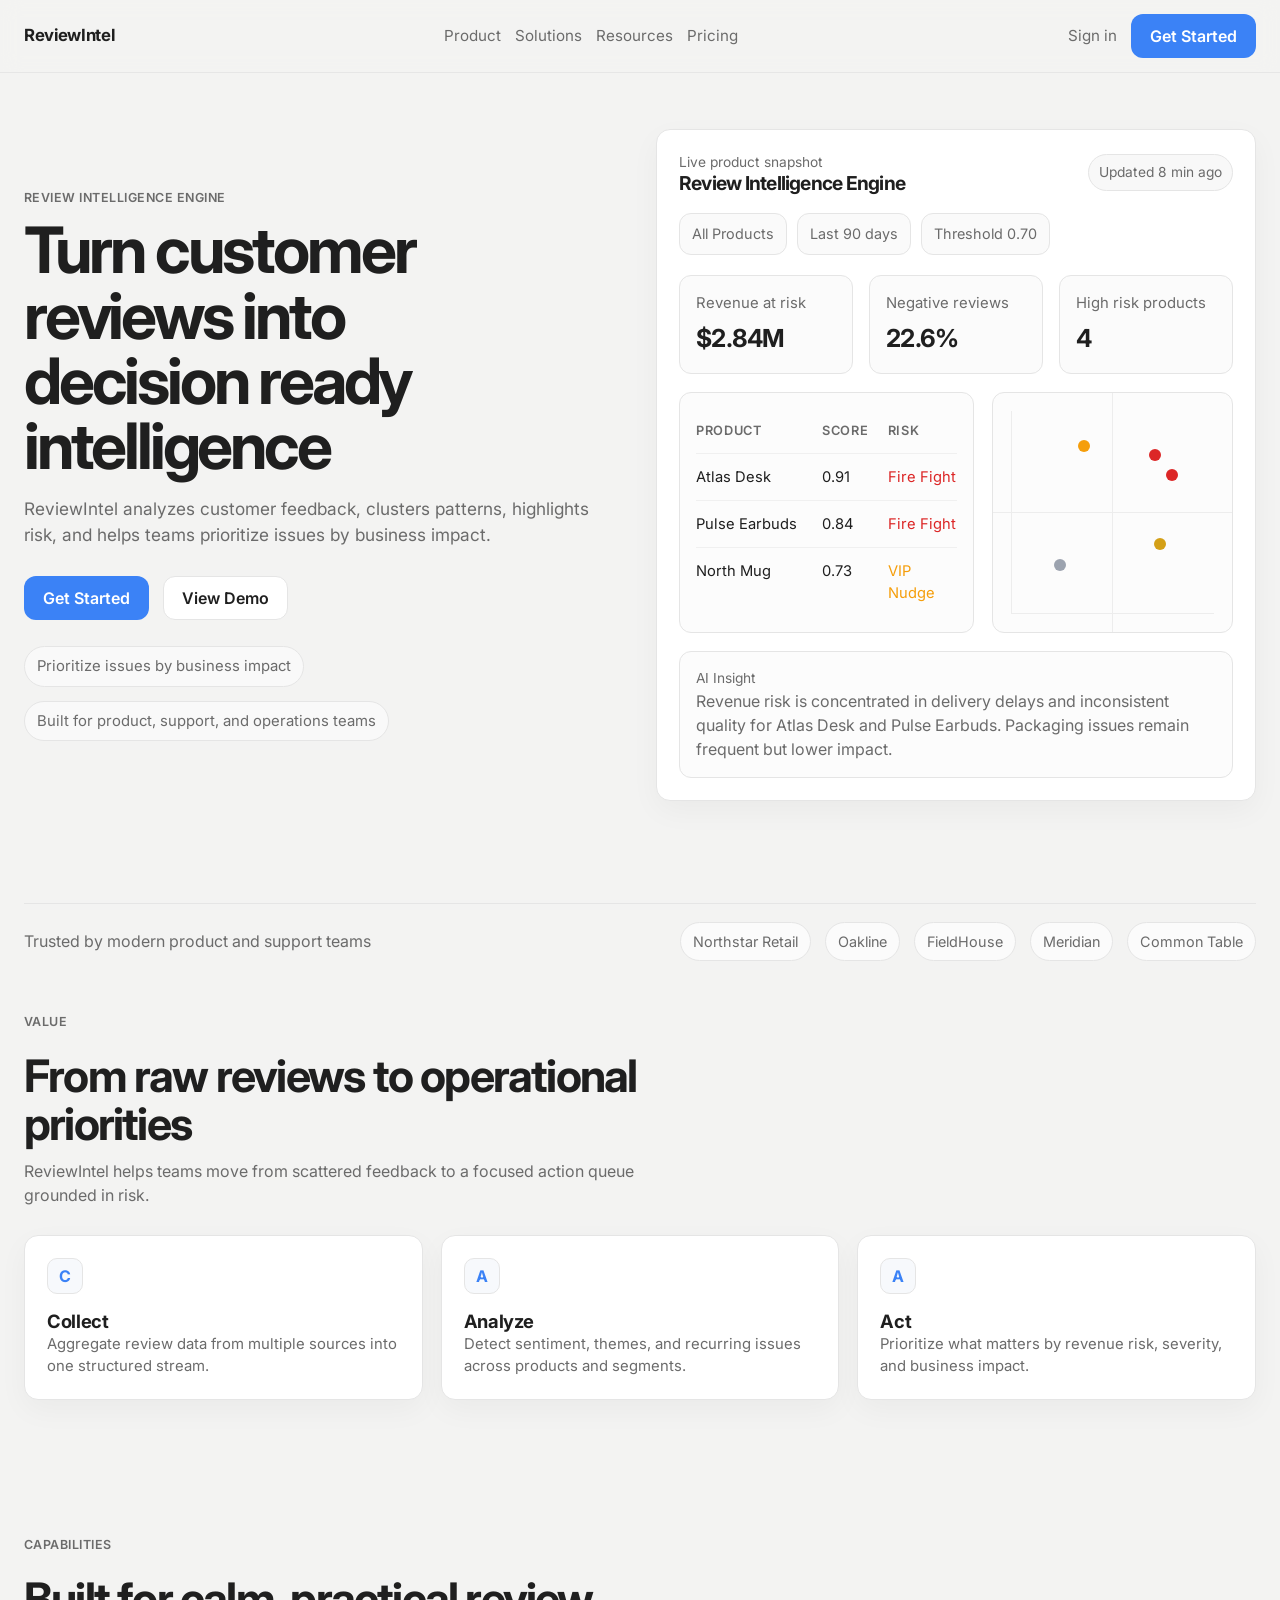
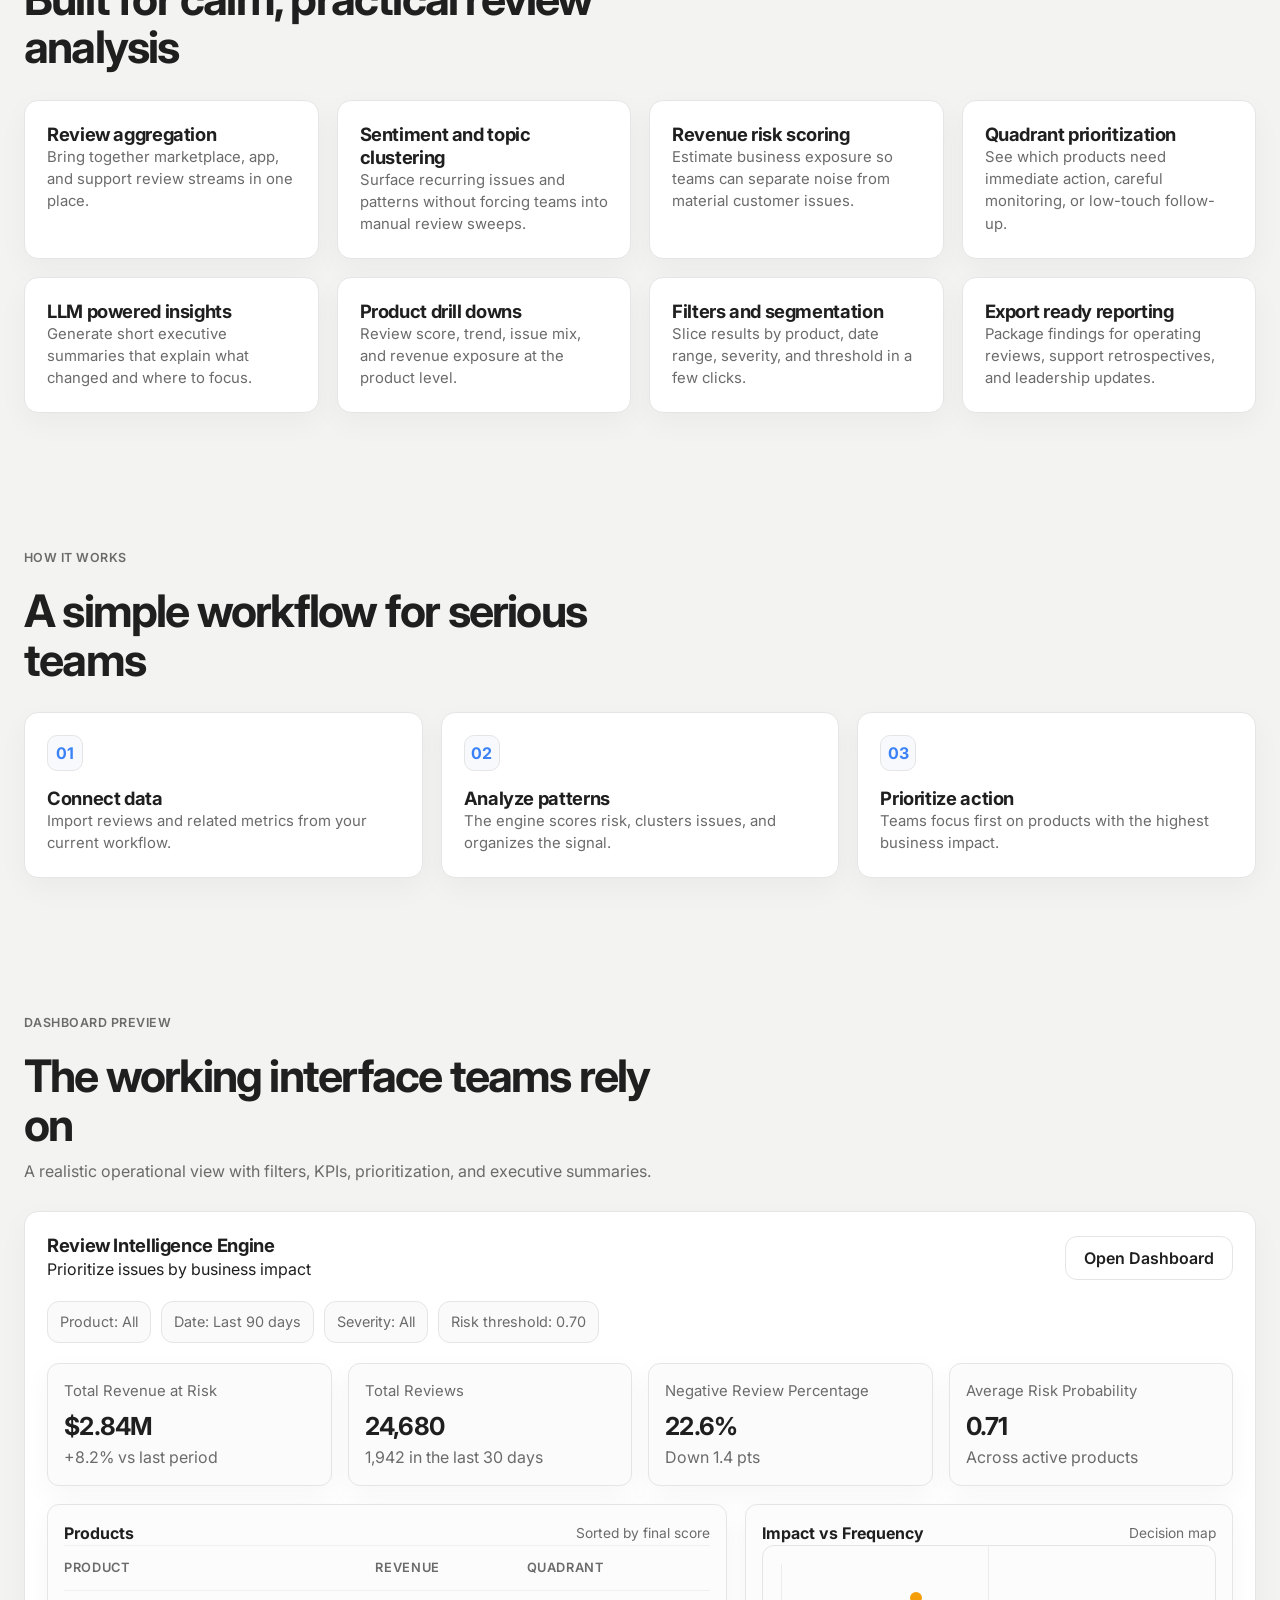
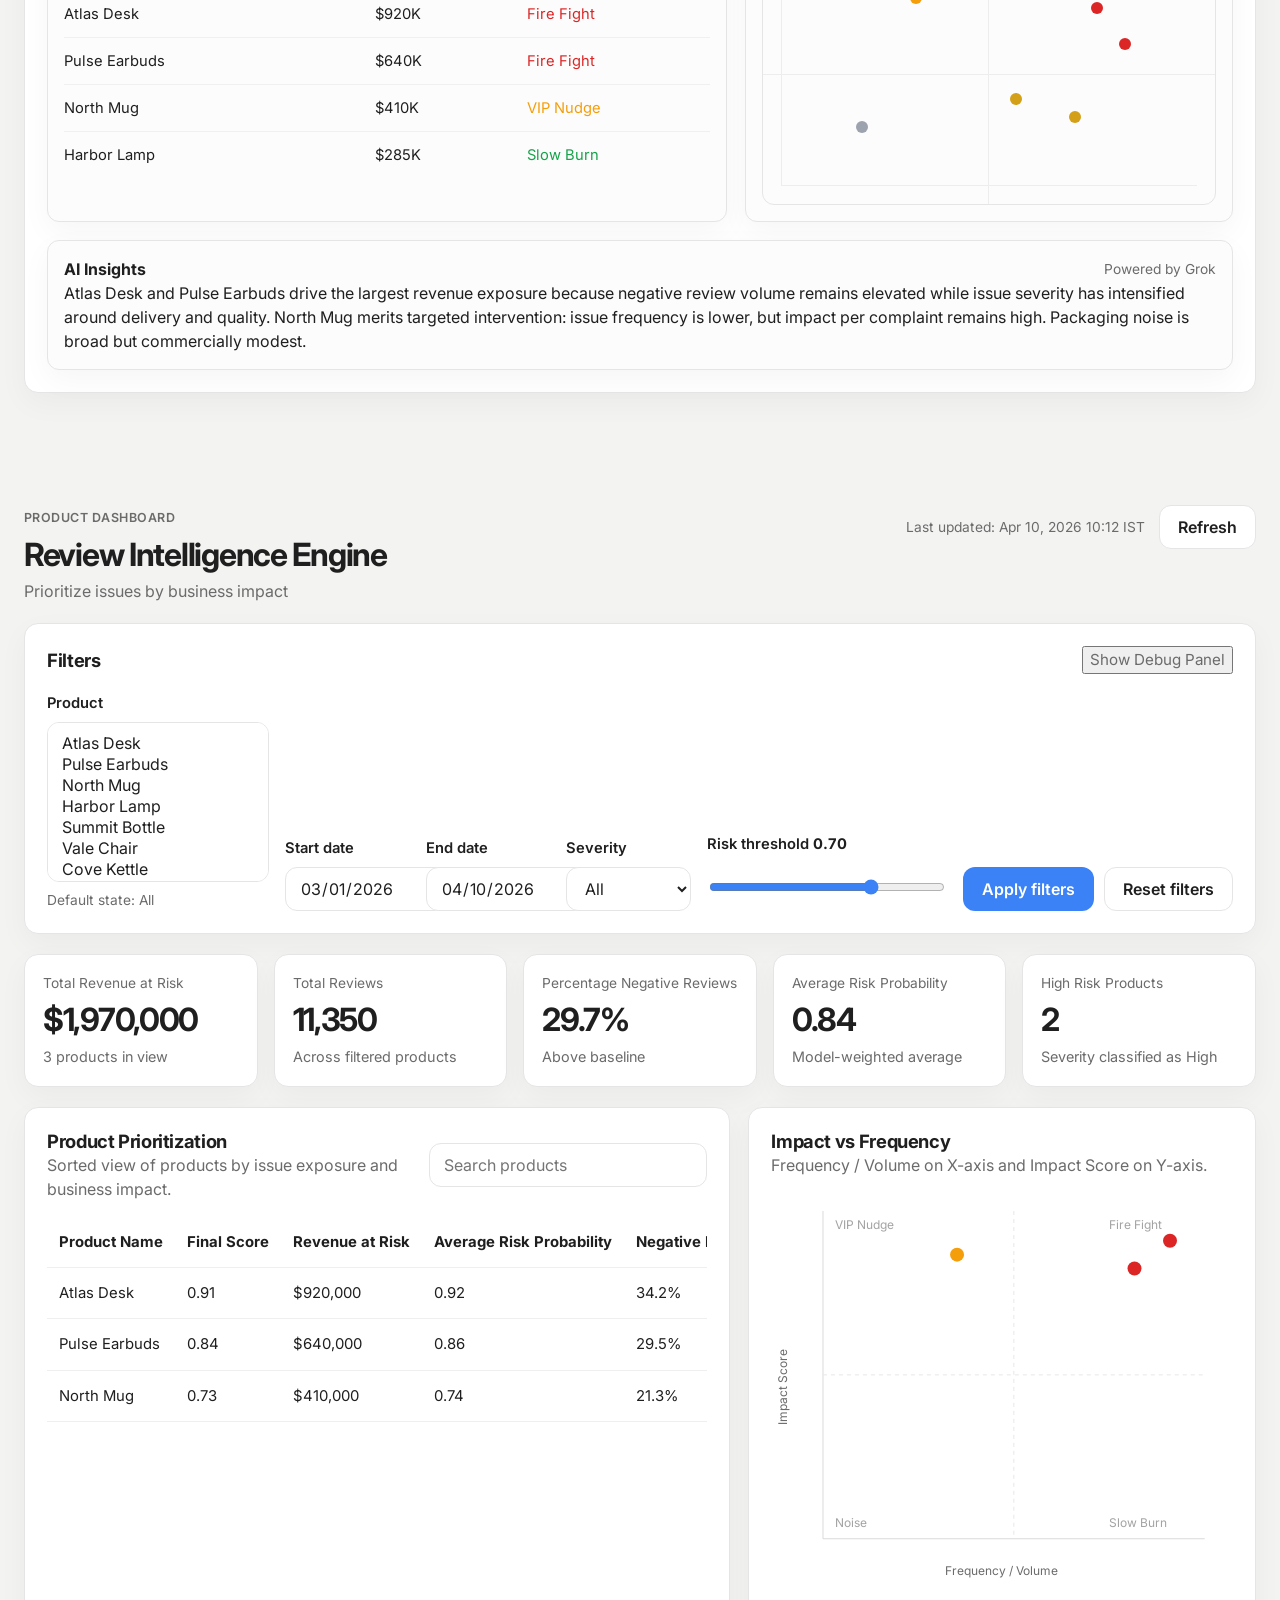
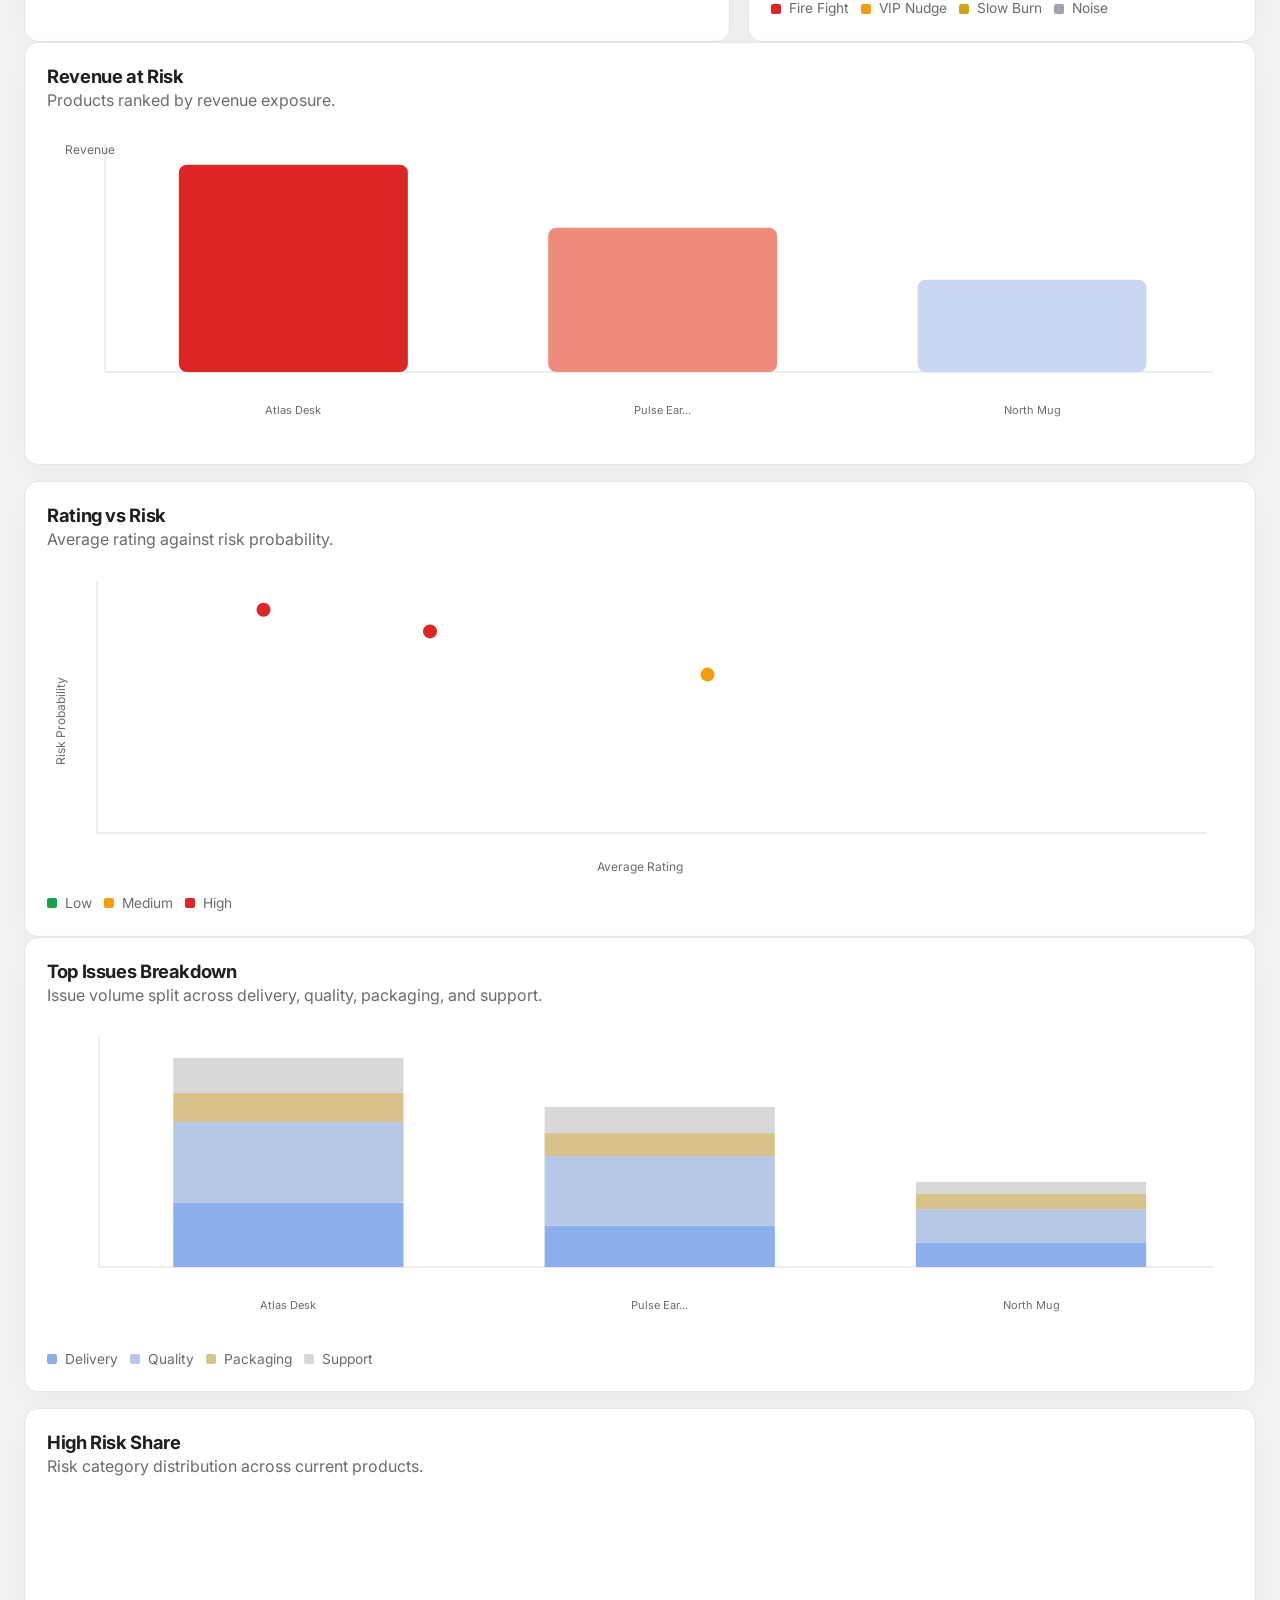
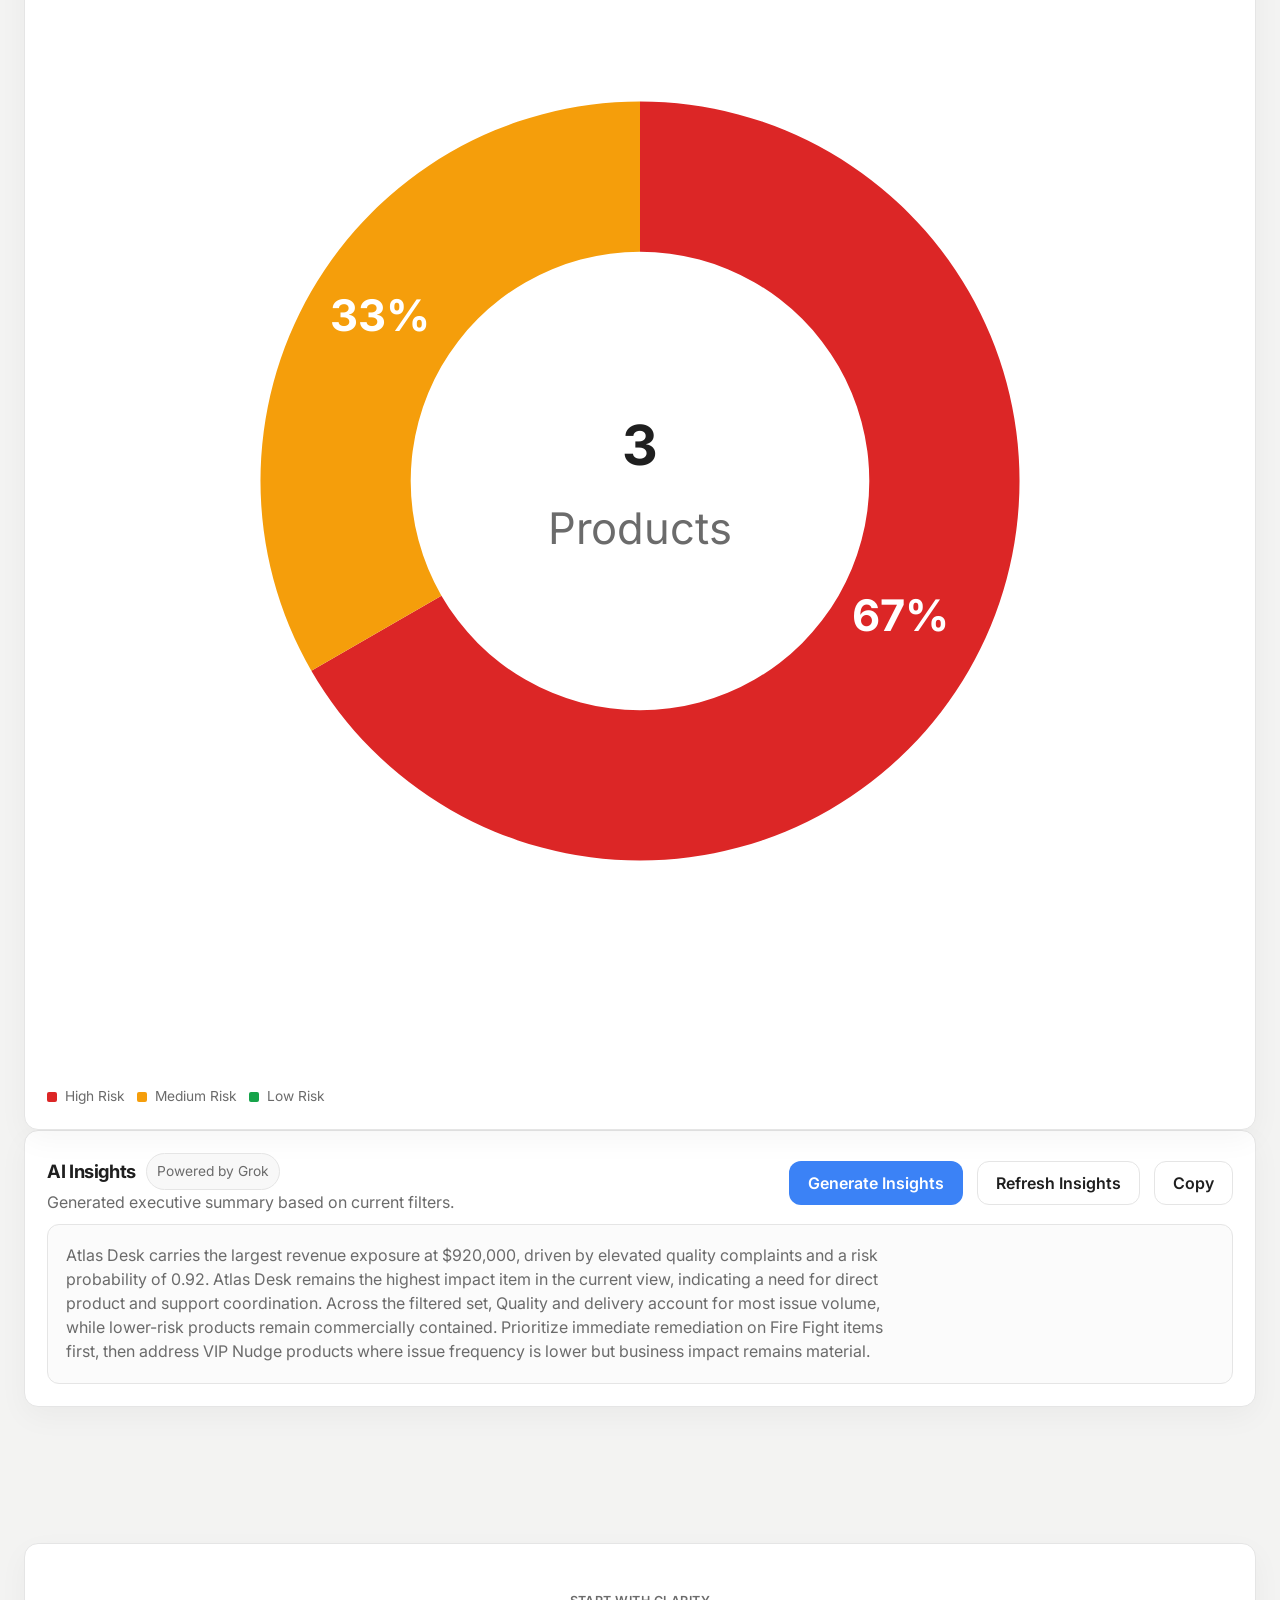
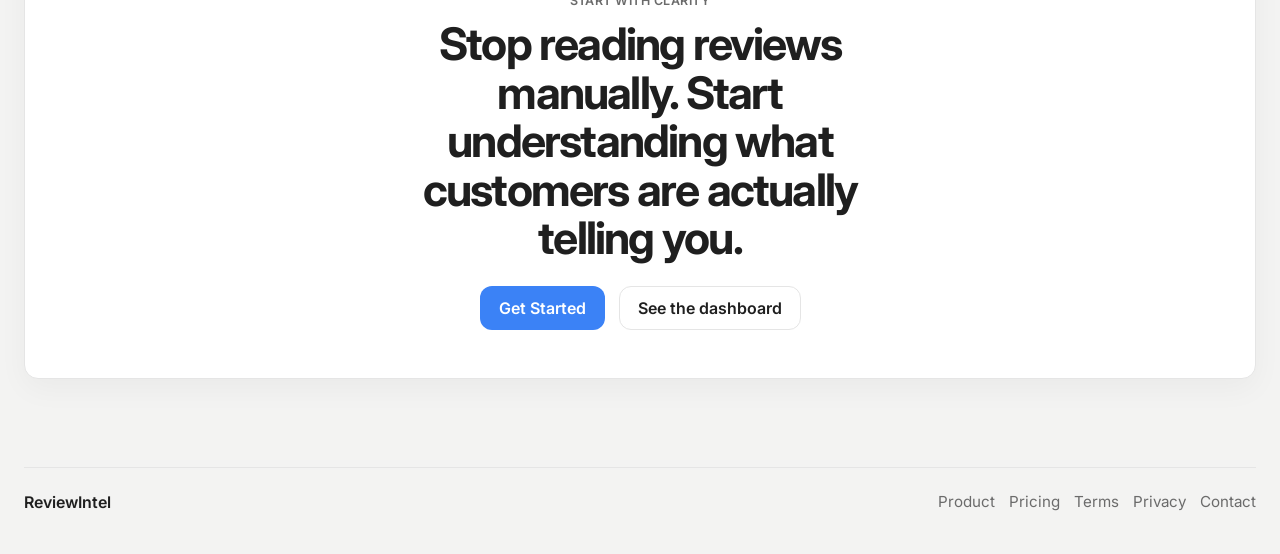
==== web/index.html @ 55e7532b "base ui" ====
<!DOCTYPE html>
<html lang="en">
<head>
  <meta charset="UTF-8">
  <meta name="viewport" content="width=device-width, initial-scale=1.0">
  <title>ReviewIntel | Review Intelligence Engine</title>
  <meta name="description" content="ReviewIntel helps businesses prioritize customer review issues by business impact.">
  <link rel="preconnect" href="https://fonts.googleapis.com">
  <link rel="preconnect" href="https://fonts.gstatic.com" crossorigin>
  <link href="https://fonts.googleapis.com/css2?family=Inter:wght@400;500;600;700;800&display=swap" rel="stylesheet">
  <link rel="stylesheet" href="styles.css">
</head>
<body>
  <div class="site-shell">
    <header class="topbar">
      <div class="container nav-row">
        <a class="brand" href="#top">ReviewIntel</a>
        <button class="nav-toggle" type="button" aria-expanded="false" aria-controls="nav-menu">Menu</button>
        <nav class="nav-menu" id="nav-menu" aria-label="Primary">
          <a href="#dashboard-section">Product</a>
          <a href="#solutions">Solutions</a>
          <a href="#resources">Resources</a>
          <a href="#pricing">Pricing</a>
        </nav>
        <div class="nav-actions">
          <a class="text-link" href="#dashboard-section">Sign in</a>
          <a class="button button-primary" href="#final-cta">Get Started</a>
        </div>
      </div>
    </header>

    <main id="top">
      <section class="hero">
        <div class="container hero-grid">
          <div class="hero-copy">
            <p class="eyebrow">Review Intelligence Engine</p>
            <h1>Turn customer reviews into decision ready intelligence</h1>
            <p class="hero-text">ReviewIntel analyzes customer feedback, clusters patterns, highlights risk, and helps teams prioritize issues by business impact.</p>
            <div class="hero-actions">
              <a class="button button-primary" href="#dashboard-section">Get Started</a>
              <a class="button button-secondary" href="#dashboard-preview">View Demo</a>
            </div>
            <div class="hero-meta">
              <span>Prioritize issues by business impact</span>
              <span>Built for product, support, and operations teams</span>
            </div>
          </div>

          <div class="hero-preview card">
            <div class="preview-topline">
              <div>
                <p class="preview-label">Live product snapshot</p>
                <h2>Review Intelligence Engine</h2>
              </div>
              <span class="preview-chip">Updated 8 min ago</span>
            </div>
            <div class="preview-filters">
              <span>All Products</span>
              <span>Last 90 days</span>
              <span>Threshold 0.70</span>
            </div>
            <div class="preview-kpis">
              <article><p>Revenue at risk</p><strong>$2.84M</strong></article>
              <article><p>Negative reviews</p><strong>22.6%</strong></article>
              <article><p>High risk products</p><strong>4</strong></article>
            </div>
            <div class="preview-grid">
              <div class="preview-table">
                <div class="preview-table-row preview-table-head"><span>Product</span><span>Score</span><span>Risk</span></div>
                <div class="preview-table-row"><span>Atlas Desk</span><span>0.91</span><span class="risk-high">Fire Fight</span></div>
                <div class="preview-table-row"><span>Pulse Earbuds</span><span>0.84</span><span class="risk-high">Fire Fight</span></div>
                <div class="preview-table-row"><span>North Mug</span><span>0.73</span><span class="risk-medium">VIP Nudge</span></div>
              </div>
              <div class="preview-quadrant">
                <div class="mini-axis mini-axis-x"></div>
                <div class="mini-axis mini-axis-y"></div>
                <span class="mini-point fire" style="left:68%;top:26%;"></span>
                <span class="mini-point fire" style="left:75%;top:34%;"></span>
                <span class="mini-point vip" style="left:38%;top:22%;"></span>
                <span class="mini-point slow" style="left:70%;top:63%;"></span>
                <span class="mini-point noise" style="left:28%;top:72%;"></span>
              </div>
            </div>
            <div class="preview-insight">
              <p class="preview-label">AI Insight</p>
              <p>Revenue risk is concentrated in delivery delays and inconsistent quality for Atlas Desk and Pulse Earbuds. Packaging issues remain frequent but lower impact.</p>
            </div>
          </div>
        </div>
      </section>

      <section class="trust-row">
        <div class="container trust-inner">
          <p>Trusted by modern product and support teams</p>
          <div class="trust-markers" aria-label="Trust markers">
            <span>Northstar Retail</span>
            <span>Oakline</span>
            <span>FieldHouse</span>
            <span>Meridian</span>
            <span>Common Table</span>
          </div>
        </div>
      </section>

      <section class="section" id="solutions">
        <div class="container">
          <div class="section-heading">
            <p class="eyebrow">Value</p>
            <h2>From raw reviews to operational priorities</h2>
            <p>ReviewIntel helps teams move from scattered feedback to a focused action queue grounded in risk.</p>
          </div>
          <div class="value-grid">
            <article class="card value-card"><span class="value-icon">C</span><h3>Collect</h3><p>Aggregate review data from multiple sources into one structured stream.</p></article>
            <article class="card value-card"><span class="value-icon">A</span><h3>Analyze</h3><p>Detect sentiment, themes, and recurring issues across products and segments.</p></article>
            <article class="card value-card"><span class="value-icon">A</span><h3>Act</h3><p>Prioritize what matters by revenue risk, severity, and business impact.</p></article>
          </div>
        </div>
      </section>

      <section class="section feature-section">
        <div class="container">
          <div class="section-heading">
            <p class="eyebrow">Capabilities</p>
            <h2>Built for calm, practical review analysis</h2>
          </div>
          <div class="feature-grid">
            <article class="card feature-card"><h3>Review aggregation</h3><p>Bring together marketplace, app, and support review streams in one place.</p></article>
            <article class="card feature-card"><h3>Sentiment and topic clustering</h3><p>Surface recurring issues and patterns without forcing teams into manual review sweeps.</p></article>
            <article class="card feature-card"><h3>Revenue risk scoring</h3><p>Estimate business exposure so teams can separate noise from material customer issues.</p></article>
            <article class="card feature-card"><h3>Quadrant prioritization</h3><p>See which products need immediate action, careful monitoring, or low-touch follow-up.</p></article>
            <article class="card feature-card"><h3>LLM powered insights</h3><p>Generate short executive summaries that explain what changed and where to focus.</p></article>
            <article class="card feature-card"><h3>Product drill downs</h3><p>Review score, trend, issue mix, and revenue exposure at the product level.</p></article>
            <article class="card feature-card"><h3>Filters and segmentation</h3><p>Slice results by product, date range, severity, and threshold in a few clicks.</p></article>
            <article class="card feature-card"><h3>Export ready reporting</h3><p>Package findings for operating reviews, support retrospectives, and leadership updates.</p></article>
          </div>
        </div>
      </section>

      <section class="section how-section" id="resources">
        <div class="container">
          <div class="section-heading">
            <p class="eyebrow">How It Works</p>
            <h2>A simple workflow for serious teams</h2>
          </div>
          <div class="steps-grid">
            <article class="card step-card"><span class="step-number">01</span><h3>Connect data</h3><p>Import reviews and related metrics from your current workflow.</p></article>
            <article class="card step-card"><span class="step-number">02</span><h3>Analyze patterns</h3><p>The engine scores risk, clusters issues, and organizes the signal.</p></article>
            <article class="card step-card"><span class="step-number">03</span><h3>Prioritize action</h3><p>Teams focus first on products with the highest business impact.</p></article>
          </div>
        </div>
      </section>

      <section class="section preview-section" id="dashboard-preview">
        <div class="container">
          <div class="section-heading">
            <p class="eyebrow">Dashboard Preview</p>
            <h2>The working interface teams rely on</h2>
            <p>A realistic operational view with filters, KPIs, prioritization, and executive summaries.</p>
          </div>
          <div class="card dashboard-preview-shell">
            <div class="dashboard-preview-head">
              <div>
                <h3>Review Intelligence Engine</h3>
                <p>Prioritize issues by business impact</p>
              </div>
              <button class="button button-secondary" type="button" data-scroll-target="#dashboard-section">Open Dashboard</button>
            </div>
            <div class="dashboard-preview-filters">
              <span>Product: All</span>
              <span>Date: Last 90 days</span>
              <span>Severity: All</span>
              <span>Risk threshold: 0.70</span>
            </div>
            <div class="dashboard-preview-body">
              <div class="preview-card-grid">
                <article class="card preview-kpi-card"><p>Total Revenue at Risk</p><strong>$2.84M</strong><span>+8.2% vs last period</span></article>
                <article class="card preview-kpi-card"><p>Total Reviews</p><strong>24,680</strong><span>1,942 in the last 30 days</span></article>
                <article class="card preview-kpi-card"><p>Negative Review Percentage</p><strong>22.6%</strong><span>Down 1.4 pts</span></article>
                <article class="card preview-kpi-card"><p>Average Risk Probability</p><strong>0.71</strong><span>Across active products</span></article>
              </div>
              <div class="preview-main-grid">
                <div class="card preview-table-panel">
                  <div class="mini-panel-head"><strong>Products</strong><span>Sorted by final score</span></div>
                  <div class="preview-table-row preview-table-head"><span>Product</span><span>Revenue</span><span>Quadrant</span></div>
                  <div class="preview-table-row"><span>Atlas Desk</span><span>$920K</span><span class="risk-high">Fire Fight</span></div>
                  <div class="preview-table-row"><span>Pulse Earbuds</span><span>$640K</span><span class="risk-high">Fire Fight</span></div>
                  <div class="preview-table-row"><span>North Mug</span><span>$410K</span><span class="risk-medium">VIP Nudge</span></div>
                  <div class="preview-table-row"><span>Harbor Lamp</span><span>$285K</span><span class="risk-low">Slow Burn</span></div>
                </div>
                <div class="card preview-chart-panel">
                  <div class="mini-panel-head"><strong>Impact vs Frequency</strong><span>Decision map</span></div>
                  <div class="preview-quadrant large">
                    <div class="mini-axis mini-axis-x"></div>
                    <div class="mini-axis mini-axis-y"></div>
                    <span class="mini-point fire" style="left:74%;top:24%;"></span>
                    <span class="mini-point fire" style="left:80%;top:38%;"></span>
                    <span class="mini-point vip" style="left:34%;top:20%;"></span>
                    <span class="mini-point slow" style="left:69%;top:66%;"></span>
                    <span class="mini-point slow" style="left:56%;top:59%;"></span>
                    <span class="mini-point noise" style="left:22%;top:70%;"></span>
                  </div>
                </div>
              </div>
              <div class="card preview-insights-panel">
                <div class="mini-panel-head"><strong>AI Insights</strong><span>Powered by Grok</span></div>
                <p>Atlas Desk and Pulse Earbuds drive the largest revenue exposure because negative review volume remains elevated while issue severity has intensified around delivery and quality. North Mug merits targeted intervention: issue frequency is lower, but impact per complaint remains high. Packaging noise is broad but commercially modest.</p>
              </div>
            </div>
          </div>
        </div>
      </section>

      <section class="section dashboard-section" id="dashboard-section">
        <div class="container">
          <div class="dashboard-head">
            <div>
              <p class="eyebrow">Product Dashboard</p>
              <h2>Review Intelligence Engine</h2>
              <p>Prioritize issues by business impact</p>
            </div>
            <div class="dashboard-head-actions">
              <span id="last-updated">Last updated: Apr 10, 2026 10:12 IST</span>
              <button class="button button-secondary" type="button" id="refresh-dashboard">Refresh</button>
            </div>
          </div>
          <section class="card filter-card" aria-labelledby="filter-heading">
            <div class="filter-card-head">
              <h3 id="filter-heading">Filters</h3>
              <button class="text-link debug-toggle" type="button" id="debug-toggle">Show Debug Panel</button>
            </div>
            <div class="filter-grid">
              <label class="field field-wide">
                <span>Product</span>
                <select id="product-filter" multiple size="6"></select>
                <small>Default state: All</small>
              </label>
              <label class="field">
                <span>Start date</span>
                <input id="date-start" type="date">
              </label>
              <label class="field">
                <span>End date</span>
                <input id="date-end" type="date">
              </label>
              <label class="field">
                <span>Severity</span>
                <select id="severity-filter">
                  <option value="All">All</option>
                  <option value="High">High</option>
                  <option value="Medium">Medium</option>
                  <option value="Low">Low</option>
                </select>
              </label>
              <label class="field field-slider">
                <span>Risk threshold <strong id="threshold-value">0.70</strong></span>
                <input id="risk-threshold" type="range" min="0" max="1" step="0.01" value="0.7">
              </label>
              <div class="filter-actions">
                <button class="button button-primary" type="button" id="apply-filters">Apply filters</button>
                <button class="button button-secondary" type="button" id="reset-filters">Reset filters</button>
              </div>
            </div>
          </section>

          <section class="kpi-grid" id="kpi-grid" aria-label="KPI cards"></section>

          <section class="main-grid">
            <article class="card table-panel">
              <div class="panel-head">
                <div>
                  <h3>Product Prioritization</h3>
                  <p>Sorted view of products by issue exposure and business impact.</p>
                </div>
                <label class="search-field">
                  <span class="sr-only">Search products</span>
                  <input id="table-search" type="search" placeholder="Search products">
                </label>
              </div>
              <div class="table-wrap">
                <table>
                  <thead>
                    <tr>
                      <th><button class="sort-button" data-sort="name">Product Name</button></th>
                      <th><button class="sort-button" data-sort="score">Final Score</button></th>
                      <th><button class="sort-button" data-sort="revenue">Revenue at Risk</button></th>
                      <th><button class="sort-button" data-sort="probability">Average Risk Probability</button></th>
                      <th><button class="sort-button" data-sort="negative">Negative Review Percentage</button></th>
                      <th><button class="sort-button" data-sort="quadrant">Quadrant</button></th>
                      <th><button class="sort-button" data-sort="trend">Trend Indicator</button></th>
                    </tr>
                  </thead>
                  <tbody id="product-table-body"></tbody>
                </table>
              </div>
              <div class="empty-state hidden" id="table-empty">No products match the current filters.</div>
            </article>

            <article class="card chart-panel">
              <div class="panel-head">
                <div>
                  <h3>Impact vs Frequency</h3>
                  <p>Frequency / Volume on X-axis and Impact Score on Y-axis.</p>
                </div>
              </div>
              <div id="quadrant-chart" class="chart-surface"></div>
            </article>
          </section>

          <section class="chart-grid">
            <article class="card chart-panel">
              <div class="panel-head">
                <div>
                  <h3>Revenue at Risk</h3>
                  <p>Products ranked by revenue exposure.</p>
                </div>
              </div>
              <div id="revenue-chart" class="chart-surface compact"></div>
            </article>

            <article class="card chart-panel">
              <div class="panel-head">
                <div>
                  <h3>Rating vs Risk</h3>
                  <p>Average rating against risk probability.</p>
                </div>
              </div>
              <div id="rating-risk-chart" class="chart-surface compact"></div>
            </article>
          </section>

          <section class="chart-grid lower-chart-grid">
            <article class="card chart-panel">
              <div class="panel-head">
                <div>
                  <h3>Top Issues Breakdown</h3>
                  <p>Issue volume split across delivery, quality, packaging, and support.</p>
                </div>
              </div>
              <div id="issues-chart" class="chart-surface compact"></div>
            </article>

            <article class="card chart-panel">
              <div class="panel-head">
                <div>
                  <h3>High Risk Share</h3>
                  <p>Risk category distribution across current products.</p>
                </div>
              </div>
              <div id="risk-share-chart" class="chart-surface compact"></div>
            </article>
          </section>

          <section class="card insights-panel">
            <div class="panel-head">
              <div>
                <div class="panel-title-row">
                  <h3>AI Insights</h3>
                  <span class="powered-label">Powered by Grok</span>
                </div>
                <p>Generated executive summary based on current filters.</p>
              </div>
              <div class="insight-actions">
                <button class="button button-primary" type="button" id="generate-insights">Generate Insights</button>
                <button class="button button-secondary" type="button" id="refresh-insights">Refresh Insights</button>
                <button class="button button-secondary" type="button" id="copy-insights">Copy</button>
              </div>
            </div>
            <div class="insight-body">
              <div class="insight-loading hidden" id="insight-loading">Generating summary...</div>
              <div class="insight-error hidden" id="insight-error">Unable to generate insights for the current filter set.</div>
              <article class="insight-copy" id="insight-copy"></article>
            </div>
          </section>

          <section class="card debug-panel hidden" id="debug-panel">
            <div class="panel-head">
              <div>
                <h3>Developer Debug Panel</h3>
                <p>Pipeline inspection output for local verification.</p>
              </div>
            </div>
            <div class="debug-grid">
              <article>
                <h4>Feature shape</h4>
                <pre id="debug-feature-shape"></pre>
              </article>
              <article>
                <h4>Risk prediction sample</h4>
                <pre id="debug-risk-sample"></pre>
              </article>
              <article>
                <h4>Aggregated data snapshot</h4>
                <pre id="debug-data-snapshot"></pre>
              </article>
              <article>
                <h4>LLM input preview</h4>
                <pre id="debug-llm-input"></pre>
              </article>
              <article class="debug-span">
                <h4>Raw LLM output</h4>
                <pre id="debug-llm-output"></pre>
              </article>
            </div>
          </section>
        </div>
      </section>

      <section class="section final-cta" id="final-cta">
        <div class="container">
          <div class="card final-cta-card">
            <p class="eyebrow">Start With Clarity</p>
            <h2>Stop reading reviews manually. Start understanding what customers are actually telling you.</h2>
            <div class="hero-actions">
              <a class="button button-primary" href="#dashboard-section">Get Started</a>
              <a class="button button-secondary" href="#dashboard-section">See the dashboard</a>
            </div>
          </div>
        </div>
      </section>
    </main>

    <footer class="footer" id="pricing">
      <div class="container footer-row">
        <p>ReviewIntel</p>
        <nav aria-label="Footer">
          <a href="#dashboard-section">Product</a>
          <a href="#pricing">Pricing</a>
          <a href="#top">Terms</a>
          <a href="#top">Privacy</a>
          <a href="#top">Contact</a>
        </nav>
      </div>
    </footer>
  </div>

  <div class="tooltip hidden" id="chart-tooltip"></div>
  <script src="script.js"></script>
</body>
</html>
---- web/styles.css ----
:root {
  --bg: #F3F3F2;
  --card: #FFFFFF;
  --border: #E5E5E5;
  --text: #1F1F1F;
  --text-secondary: #6B6B6B;
  --text-muted: #A3A3A3;
  --accent: #3B82F6;
  --red: #DC2626;
  --amber: #F59E0B;
  --green: #16A34A;
  --gray: #9CA3AF;
  --slow: #D4A017;
  --shadow: 0 10px 30px rgba(31, 31, 31, 0.04);
  --radius: 14px;
  --radius-sm: 12px;
  --container: 1240px;
}

* {
  box-sizing: border-box;
}

html {
  scroll-behavior: smooth;
}

body {
  margin: 0;
  font-family: "Inter", "SF Pro Display", -apple-system, BlinkMacSystemFont, sans-serif;
  background: var(--bg);
  color: var(--text);
  line-height: 1.5;
}

a {
  color: inherit;
  text-decoration: none;
}

button,
input,
select {
  font: inherit;
}

button {
  cursor: pointer;
}

.hidden,
.sr-only {
  display: none !important;
}

.container {
  width: min(calc(100% - 48px), var(--container));
  margin: 0 auto;
}

.topbar {
  position: sticky;
  top: 0;
  z-index: 40;
  border-bottom: 1px solid rgba(229, 229, 229, 0.9);
  background: rgba(243, 243, 242, 0.92);
  backdrop-filter: blur(10px);
}

.nav-row {
  display: flex;
  align-items: center;
  justify-content: space-between;
  gap: 24px;
  min-height: 72px;
}

.brand {
  font-size: 1.05rem;
  font-weight: 700;
  letter-spacing: -0.02em;
}

.nav-menu,
.nav-actions,
.hero-actions,
.hero-meta,
.trust-markers,
.dashboard-head-actions,
.insight-actions,
.footer-row nav {
  display: flex;
  align-items: center;
  gap: 14px;
}

.nav-menu a,
.text-link,
.footer-row a {
  color: var(--text-secondary);
  font-size: 0.95rem;
  transition: color 140ms ease;
}

.nav-menu a:hover,
.text-link:hover,
.footer-row a:hover {
  color: var(--text);
}

.nav-toggle {
  display: none;
  border: 1px solid var(--border);
  background: var(--card);
  border-radius: 12px;
  padding: 10px 14px;
  color: var(--text);
}

.button {
  display: inline-flex;
  align-items: center;
  justify-content: center;
  gap: 8px;
  min-height: 44px;
  padding: 0 18px;
  border-radius: 12px;
  border: 1px solid transparent;
  font-weight: 600;
  transition: background-color 140ms ease, border-color 140ms ease, color 140ms ease, transform 140ms ease;
}

.button:hover {
  transform: translateY(-1px);
}

.button-primary {
  background: var(--accent);
  color: #fff;
}

.button-primary:hover {
  background: #276ee6;
}

.button-secondary {
  background: var(--card);
  border-color: var(--border);
  color: var(--text);
}

.button-secondary:hover {
  border-color: #d2d2d2;
  background: #fcfcfc;
}

.hero,
.section {
  padding: 48px 0 88px;
}

.hero {
  padding-top: 56px;
}

.hero-grid {
  display: grid;
  grid-template-columns: minmax(0, 1fr) minmax(520px, 600px);
  gap: 40px;
  align-items: center;
}

.eyebrow {
  margin: 0 0 10px;
  color: var(--text-secondary);
  font-weight: 600;
  letter-spacing: 0.04em;
  text-transform: uppercase;
  font-size: 0.78rem;
}

h1,
h2,
h3,
h4,
p {
  margin: 0;
}

h1 {
  font-size: clamp(2.8rem, 5vw, 4.6rem);
  line-height: 1.02;
  letter-spacing: -0.05em;
  max-width: 12ch;
}

h2 {
  font-size: clamp(2rem, 3.5vw, 3rem);
  line-height: 1.08;
  letter-spacing: -0.04em;
}

h3 {
  font-size: 1.15rem;
  line-height: 1.25;
  letter-spacing: -0.02em;
}

.hero-text,
.section-heading p,
.dashboard-head p,
.panel-head p,
.field small,
.insight-copy,
.preview-insight p,
.preview-kpi-card span {
  color: var(--text-secondary);
}

.hero-text {
  max-width: 52ch;
  font-size: 1.08rem;
  margin: 18px 0 28px;
}

.hero-meta {
  margin-top: 26px;
  flex-wrap: wrap;
  color: var(--text-secondary);
  font-size: 0.93rem;
}

.hero-meta span {
  padding: 8px 12px;
  border-radius: 999px;
  border: 1px solid var(--border);
  background: rgba(255, 255, 255, 0.56);
}

.card {
  background: var(--card);
  border: 1px solid var(--border);
  border-radius: var(--radius);
  box-shadow: var(--shadow);
}

.hero-preview,
.value-card,
.feature-card,
.step-card,
.final-cta-card,
.filter-card,
.table-panel,
.chart-panel,
.insights-panel,
.debug-panel,
.dashboard-preview-shell {
  padding: 22px;
}

.preview-topline,
.dashboard-preview-head,
.filter-card-head,
.panel-head,
.mini-panel-head,
.footer-row {
  display: flex;
  align-items: center;
  justify-content: space-between;
  gap: 18px;
}

.preview-topline h2 {
  font-size: 1.2rem;
}

.preview-label,
.preview-chip,
.powered-label,
.field small,
.mini-panel-head span,
.preview-kpi-card p,
.dashboard-head-actions span {
  font-size: 0.86rem;
}

.preview-label,
.mini-panel-head span,
.preview-chip,
.powered-label,
.dashboard-head-actions span {
  color: var(--text-secondary);
}

.preview-chip,
.powered-label {
  padding: 7px 10px;
  border-radius: 999px;
  background: #f8f8f8;
  border: 1px solid var(--border);
}

.preview-filters,
.dashboard-preview-filters {
  display: flex;
  flex-wrap: wrap;
  gap: 10px;
  margin: 20px 0;
}

.preview-filters span,
.dashboard-preview-filters span {
  border: 1px solid var(--border);
  background: #fafafa;
  color: var(--text-secondary);
  padding: 9px 12px;
  border-radius: 12px;
  font-size: 0.9rem;
}

.preview-kpis,
.preview-card-grid,
.kpi-grid,
.chart-grid,
.debug-grid {
  display: grid;
  gap: 16px;
}

.preview-kpis {
  grid-template-columns: repeat(3, minmax(0, 1fr));
  margin-bottom: 18px;
}

.preview-kpis article,
.preview-kpi-card {
  border: 1px solid var(--border);
  border-radius: var(--radius-sm);
  padding: 16px;
  background: #fbfbfb;
}

.preview-kpis p,
.preview-kpi-card p,
.value-card p,
.feature-card p,
.step-card p {
  color: var(--text-secondary);
  font-size: 0.93rem;
}

.preview-kpis strong,
.preview-kpi-card strong {
  display: block;
  margin-top: 6px;
  font-size: 1.55rem;
  letter-spacing: -0.03em;
}

.preview-grid,
.preview-main-grid,
.main-grid {
  display: grid;
  gap: 18px;
}

.preview-grid {
  grid-template-columns: minmax(0, 1.1fr) minmax(240px, 0.9fr);
}

.preview-main-grid,
.main-grid {
  grid-template-columns: minmax(0, 1.28fr) minmax(360px, 0.92fr);
}

.preview-table,
.preview-table-panel,
.preview-chart-panel,
.preview-insights-panel {
  border: 1px solid var(--border);
  border-radius: var(--radius-sm);
  padding: 16px;
  background: #fcfcfc;
}

.preview-table-row {
  display: grid;
  grid-template-columns: 1.3fr 0.6fr 0.8fr;
  gap: 14px;
  padding: 12px 0;
  border-top: 1px solid #f0f0f0;
  font-size: 0.92rem;
}

.preview-table-row:first-child {
  border-top: 0;
}

.preview-table-head {
  color: var(--text-secondary);
  font-size: 0.8rem;
  font-weight: 600;
  text-transform: uppercase;
  letter-spacing: 0.05em;
}

.preview-quadrant {
  position: relative;
  min-height: 220px;
  border: 1px solid var(--border);
  border-radius: var(--radius-sm);
  background:
    linear-gradient(to right, transparent calc(50% - 0.5px), #ededed calc(50% - 0.5px), #ededed calc(50% + 0.5px), transparent calc(50% + 0.5px)),
    linear-gradient(to bottom, transparent calc(50% - 0.5px), #ededed calc(50% - 0.5px), #ededed calc(50% + 0.5px), transparent calc(50% + 0.5px)),
    #fcfcfc;
}

.preview-quadrant.large {
  min-height: 260px;
}

.mini-axis {
  position: absolute;
  background: #ededed;
}

.mini-axis-x {
  left: 18px;
  right: 18px;
  bottom: 18px;
  height: 1px;
}

.mini-axis-y {
  top: 18px;
  bottom: 18px;
  left: 18px;
  width: 1px;
}

.mini-point {
  position: absolute;
  width: 12px;
  height: 12px;
  border-radius: 50%;
  transform: translate(-50%, -50%);
}

.fire { background: var(--red); }
.vip { background: var(--amber); }
.slow { background: var(--slow); }
.noise { background: var(--gray); }
.risk-high { color: var(--red); }
.risk-medium { color: var(--amber); }
.risk-low { color: var(--green); }

.preview-insight {
  margin-top: 18px;
  padding: 16px;
  border: 1px solid var(--border);
  border-radius: var(--radius-sm);
  background: #fcfcfc;
}

.trust-row {
  padding: 14px 0 0;
}

.trust-inner {
  display: flex;
  align-items: center;
  justify-content: space-between;
  gap: 18px;
  padding: 18px 0 4px;
  border-top: 1px solid var(--border);
}

.trust-inner p {
  color: var(--text-secondary);
}

.trust-markers {
  flex-wrap: wrap;
}

.trust-markers span {
  color: var(--text-secondary);
  border: 1px solid var(--border);
  border-radius: 999px;
  padding: 8px 12px;
  background: rgba(255, 255, 255, 0.72);
  font-size: 0.9rem;
}

.section-heading {
  display: grid;
  gap: 10px;
  max-width: 680px;
  margin-bottom: 28px;
}

.value-grid,
.feature-grid,
.steps-grid {
  display: grid;
  gap: 18px;
}

.value-grid {
  grid-template-columns: repeat(3, minmax(0, 1fr));
}

.feature-grid {
  grid-template-columns: repeat(4, minmax(0, 1fr));
}

.steps-grid {
  grid-template-columns: repeat(3, minmax(0, 1fr));
}

.value-icon,
.step-number {
  display: inline-flex;
  align-items: center;
  justify-content: center;
  width: 36px;
  height: 36px;
  border-radius: 10px;
  background: #f7f9fc;
  border: 1px solid var(--border);
  color: var(--accent);
  font-weight: 700;
  margin-bottom: 16px;
}

.dashboard-preview-body {
  display: grid;
  gap: 18px;
}

.preview-card-grid {
  grid-template-columns: repeat(4, minmax(0, 1fr));
}

.dashboard-section {
  padding-top: 24px;
}

.dashboard-head {
  display: flex;
  align-items: flex-start;
  justify-content: space-between;
  gap: 24px;
  margin-bottom: 20px;
}

.dashboard-head h2 {
  font-size: 2rem;
  margin-bottom: 6px;
}

.dashboard-head p {
  margin-top: 4px;
}

.dashboard-head-actions {
  flex-wrap: wrap;
  justify-content: flex-end;
}

.filter-grid {
  display: grid;
  grid-template-columns: 1.25fr repeat(3, minmax(0, 0.7fr)) minmax(240px, 1fr) auto;
  gap: 16px;
  align-items: end;
  margin-top: 18px;
}

.field {
  display: grid;
  gap: 8px;
}

.field span {
  font-size: 0.92rem;
  font-weight: 600;
}

.field input,
.field select,
.search-field input {
  min-height: 44px;
  border: 1px solid var(--border);
  background: #fff;
  border-radius: 12px;
  padding: 0 14px;
  color: var(--text);
  outline: none;
  transition: border-color 140ms ease, box-shadow 140ms ease;
}

.field input:focus,
.field select:focus,
.search-field input:focus {
  border-color: rgba(59, 130, 246, 0.7);
  box-shadow: 0 0 0 3px rgba(59, 130, 246, 0.12);
}

.field select[multiple] {
  min-height: 160px;
  padding: 10px 12px;
}

.field-slider input[type="range"] {
  padding: 0;
  accent-color: var(--accent);
}

.filter-actions {
  display: flex;
  gap: 10px;
}

.kpi-grid {
  grid-template-columns: repeat(5, minmax(0, 1fr));
  margin: 20px 0;
}

.kpi-card {
  padding: 18px;
}

.kpi-card p {
  color: var(--text-secondary);
  font-size: 0.86rem;
}

.kpi-card strong {
  display: block;
  margin: 10px 0 8px;
  font-size: 2rem;
  line-height: 1;
  letter-spacing: -0.04em;
}

.kpi-card span {
  color: var(--text-secondary);
  font-size: 0.9rem;
}

.table-wrap {
  overflow: auto;
  margin-top: 16px;
  max-height: 560px;
}

table {
  width: 100%;
  border-collapse: collapse;
  min-width: 940px;
}

th,
td {
  text-align: left;
  padding: 14px 12px;
  border-bottom: 1px solid #efefef;
  white-space: nowrap;
  font-size: 0.93rem;
}

th {
  position: sticky;
  top: 0;
  background: var(--card);
  z-index: 1;
}

.sort-button {
  width: 100%;
  border: 0;
  background: transparent;
  padding: 0;
  text-align: left;
  font-weight: 700;
  color: var(--text);
}

tbody tr {
  transition: background-color 140ms ease;
}

tbody tr:hover {
  background: #fafafa;
}

tbody tr.clickable {
  cursor: pointer;
}

tbody tr.row-selected {
  background: #f3f7ff;
}

.panel-head {
  margin-bottom: 10px;
}

.search-field input {
  min-width: 220px;
}

.chart-surface {
  min-height: 400px;
  position: relative;
}

.chart-surface.compact {
  min-height: 320px;
}

.chart-surface svg {
  width: 100%;
  height: 100%;
  display: block;
}

.chart-legend {
  display: flex;
  flex-wrap: wrap;
  gap: 12px;
  margin-top: 12px;
  color: var(--text-secondary);
  font-size: 0.86rem;
}

.chart-legend span {
  display: inline-flex;
  align-items: center;
  gap: 8px;
}

.chart-legend i {
  width: 10px;
  height: 10px;
  border-radius: 2px;
  display: inline-block;
}

.insight-body {
  border: 1px solid var(--border);
  border-radius: var(--radius-sm);
  background: #fbfbfb;
  min-height: 160px;
  padding: 18px;
}

.panel-title-row {
  display: flex;
  align-items: center;
  gap: 10px;
}

.insight-copy {
  max-width: 84ch;
}

.insight-loading,
.insight-error,
.empty-state {
  color: var(--text-secondary);
  font-size: 0.95rem;
}

.insight-error {
  color: var(--red);
}

.debug-grid {
  grid-template-columns: repeat(2, minmax(0, 1fr));
  margin-top: 18px;
}

.debug-span {
  grid-column: 1 / -1;
}

.debug-grid article {
  border: 1px solid var(--border);
  border-radius: var(--radius-sm);
  background: #fafafa;
  padding: 16px;
}

.debug-grid h4 {
  margin-bottom: 10px;
}

pre {
  margin: 0;
  font-family: "SFMono-Regular", Consolas, "Liberation Mono", Menlo, monospace;
  font-size: 0.82rem;
  white-space: pre-wrap;
  color: var(--text-secondary);
}

.final-cta-card {
  text-align: center;
  padding: 48px 24px;
}

.final-cta-card h2 {
  max-width: 18ch;
  margin: 0 auto 24px;
}

.final-cta .hero-actions {
  justify-content: center;
}

.footer {
  padding: 0 0 40px;
}

.footer-row {
  border-top: 1px solid var(--border);
  padding-top: 22px;
}

.footer-row p {
  font-weight: 600;
}

.tooltip {
  position: fixed;
  top: 0;
  left: 0;
  z-index: 60;
  max-width: 240px;
  background: rgba(31, 31, 31, 0.96);
  color: #fff;
  border-radius: 12px;
  padding: 10px 12px;
  font-size: 0.84rem;
  pointer-events: none;
  transform: translate(12px, 12px);
  box-shadow: 0 12px 28px rgba(0, 0, 0, 0.18);
}

.is-loading {
  opacity: 0.72;
  transition: opacity 180ms ease;
}

@media (max-width: 1180px) {
  .hero-grid,
  .preview-main-grid,
  .main-grid,
  .chart-grid,
  .lower-chart-grid,
  .feature-grid,
  .steps-grid,
  .value-grid,
  .preview-card-grid,
  .kpi-grid,
  .filter-grid {
    grid-template-columns: repeat(2, minmax(0, 1fr));
  }

  .hero-grid {
    grid-template-columns: 1fr;
  }

  .filter-grid .field-wide,
  .filter-grid .field-slider,
  .filter-actions {
    grid-column: 1 / -1;
  }
}

@media (max-width: 860px) {
  .container {
    width: min(calc(100% - 32px), var(--container));
  }

  .nav-toggle {
    display: inline-flex;
  }

  .nav-menu,
  .nav-actions {
    display: none;
  }

  .topbar.menu-open .nav-row {
    align-items: flex-start;
    padding: 14px 0;
    flex-wrap: wrap;
  }

  .topbar.menu-open .nav-menu,
  .topbar.menu-open .nav-actions {
    display: flex;
    width: 100%;
    flex-direction: column;
    align-items: flex-start;
    gap: 12px;
  }

  .preview-grid,
  .preview-main-grid,
  .main-grid,
  .chart-grid,
  .lower-chart-grid,
  .value-grid,
  .feature-grid,
  .steps-grid,
  .preview-card-grid,
  .kpi-grid,
  .debug-grid {
    grid-template-columns: 1fr;
  }

  .dashboard-head,
  .dashboard-head-actions,
  .panel-head,
  .dashboard-preview-head,
  .footer-row,
  .trust-inner {
    flex-direction: column;
    align-items: flex-start;
  }

  .insight-actions {
    flex-wrap: wrap;
  }

  .search-field {
    width: 100%;
  }

  .search-field input {
    width: 100%;
    min-width: 0;
  }
}

@media (max-width: 620px) {
  .hero,
  .section {
    padding: 34px 0 64px;
  }

  h1 {
    font-size: 2.45rem;
    max-width: 11ch;
  }

  h2 {
    font-size: 1.8rem;
  }

  .hero-actions,
  .dashboard-head-actions,
  .filter-actions,
  .insight-actions,
  .footer-row nav {
    width: 100%;
    flex-direction: column;
    align-items: stretch;
  }

  .button {
    width: 100%;
  }

  .preview-kpis {
    grid-template-columns: 1fr;
  }

  .hero-preview,
  .value-card,
  .feature-card,
  .step-card,
  .final-cta-card,
  .filter-card,
  .table-panel,
  .chart-panel,
  .insights-panel,
  .debug-panel,
  .dashboard-preview-shell {
    padding: 18px;
  }
}
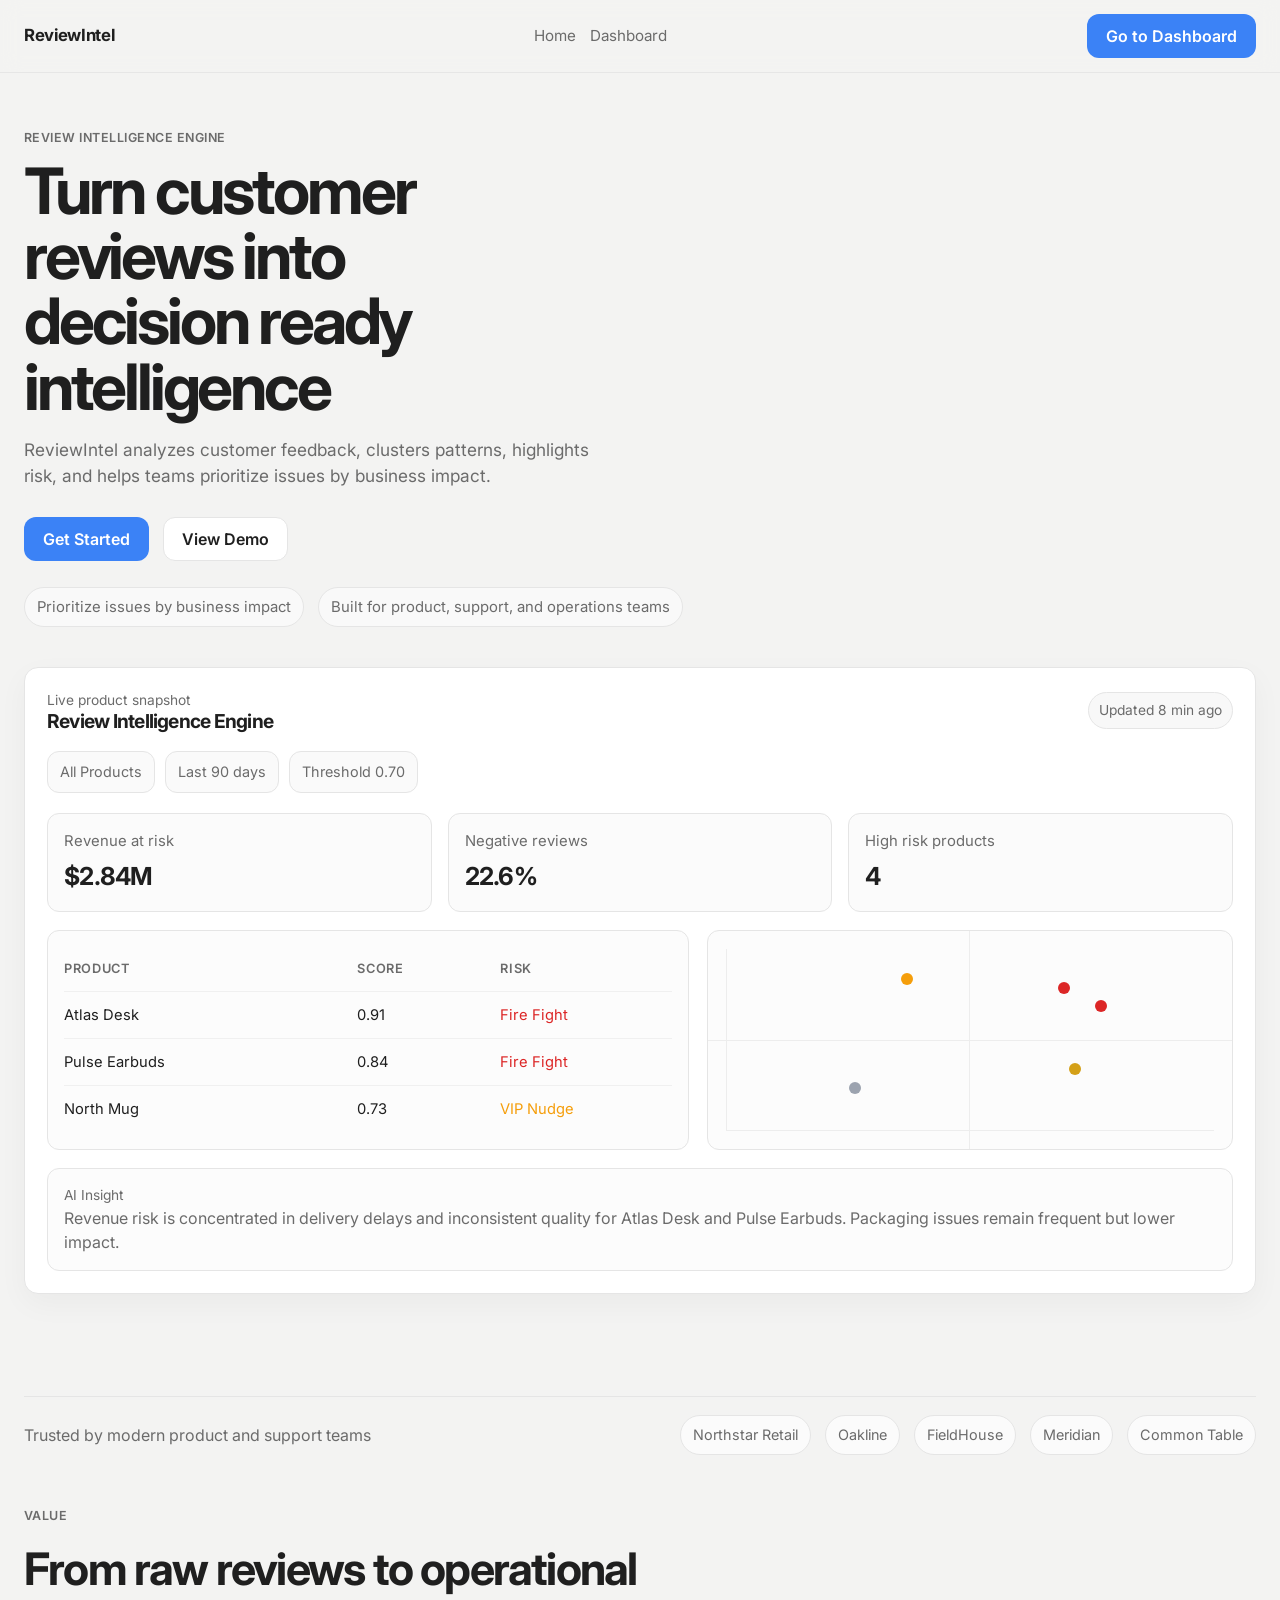
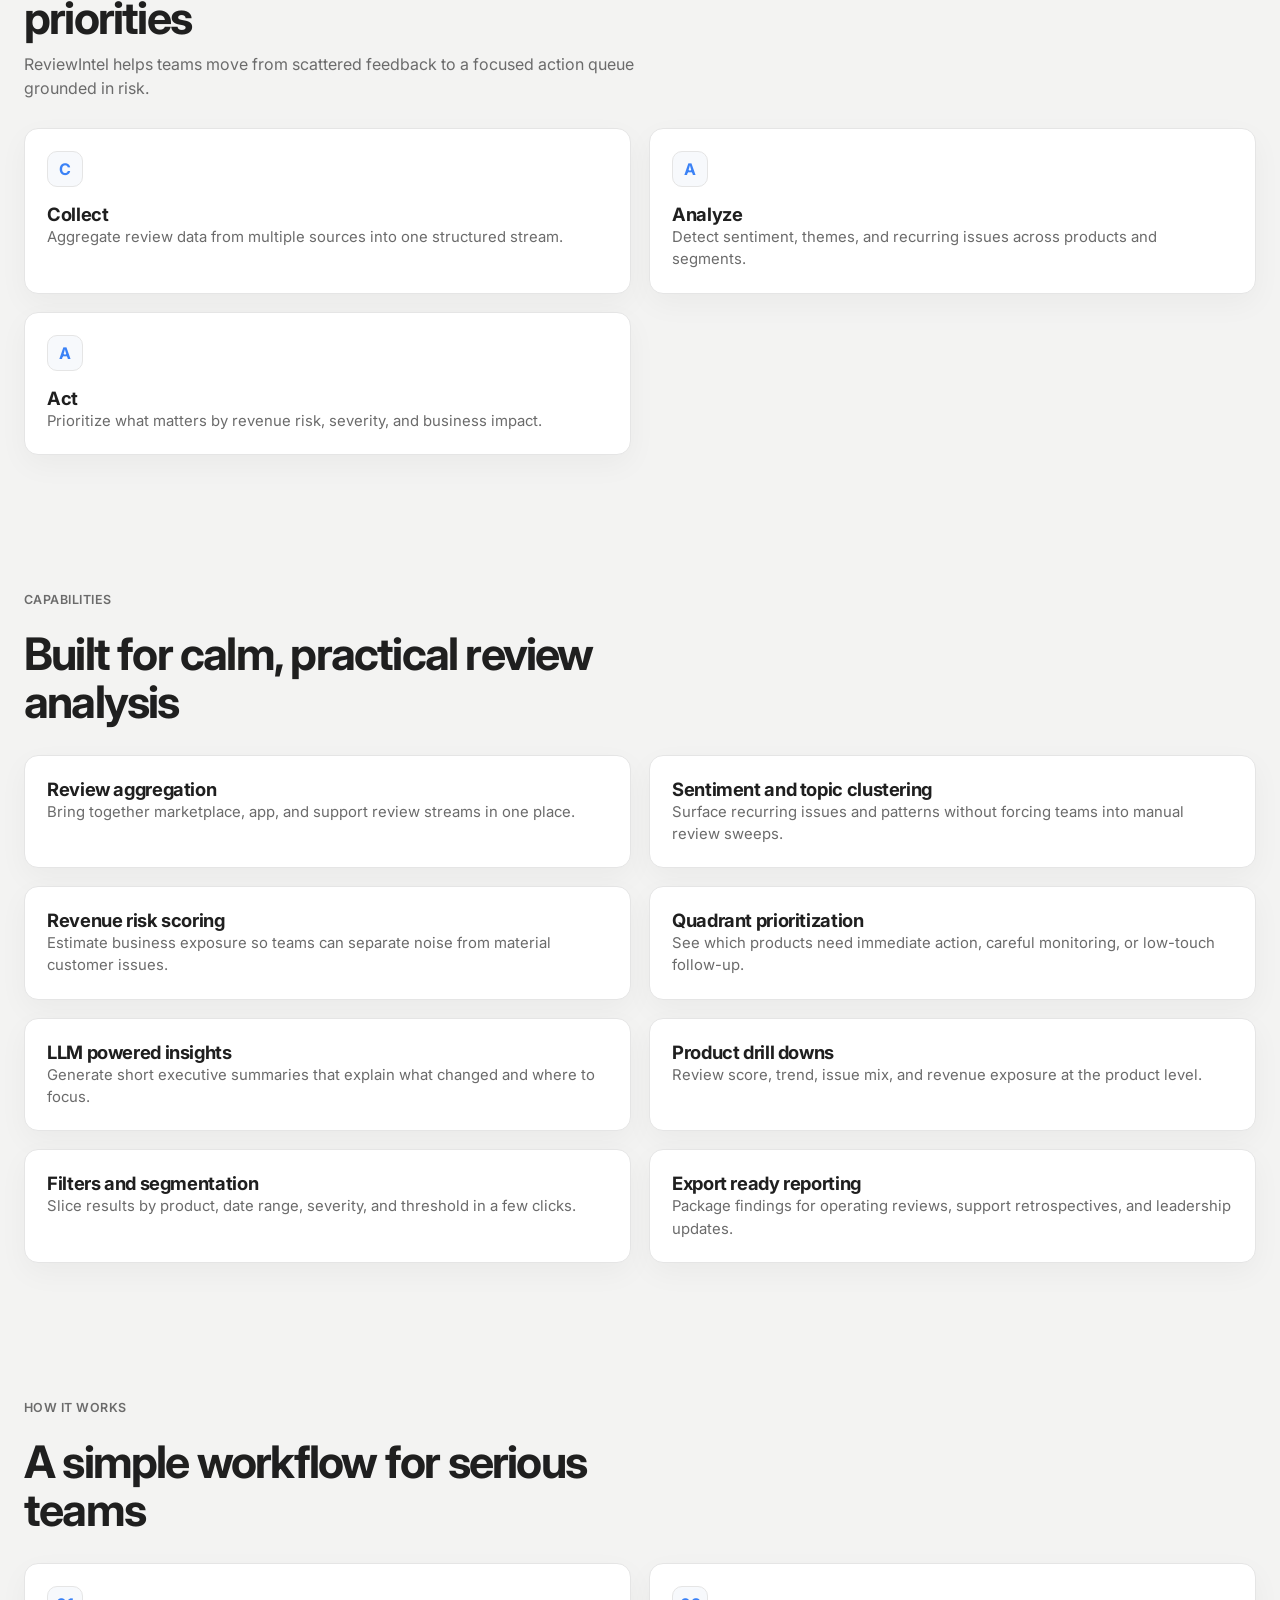
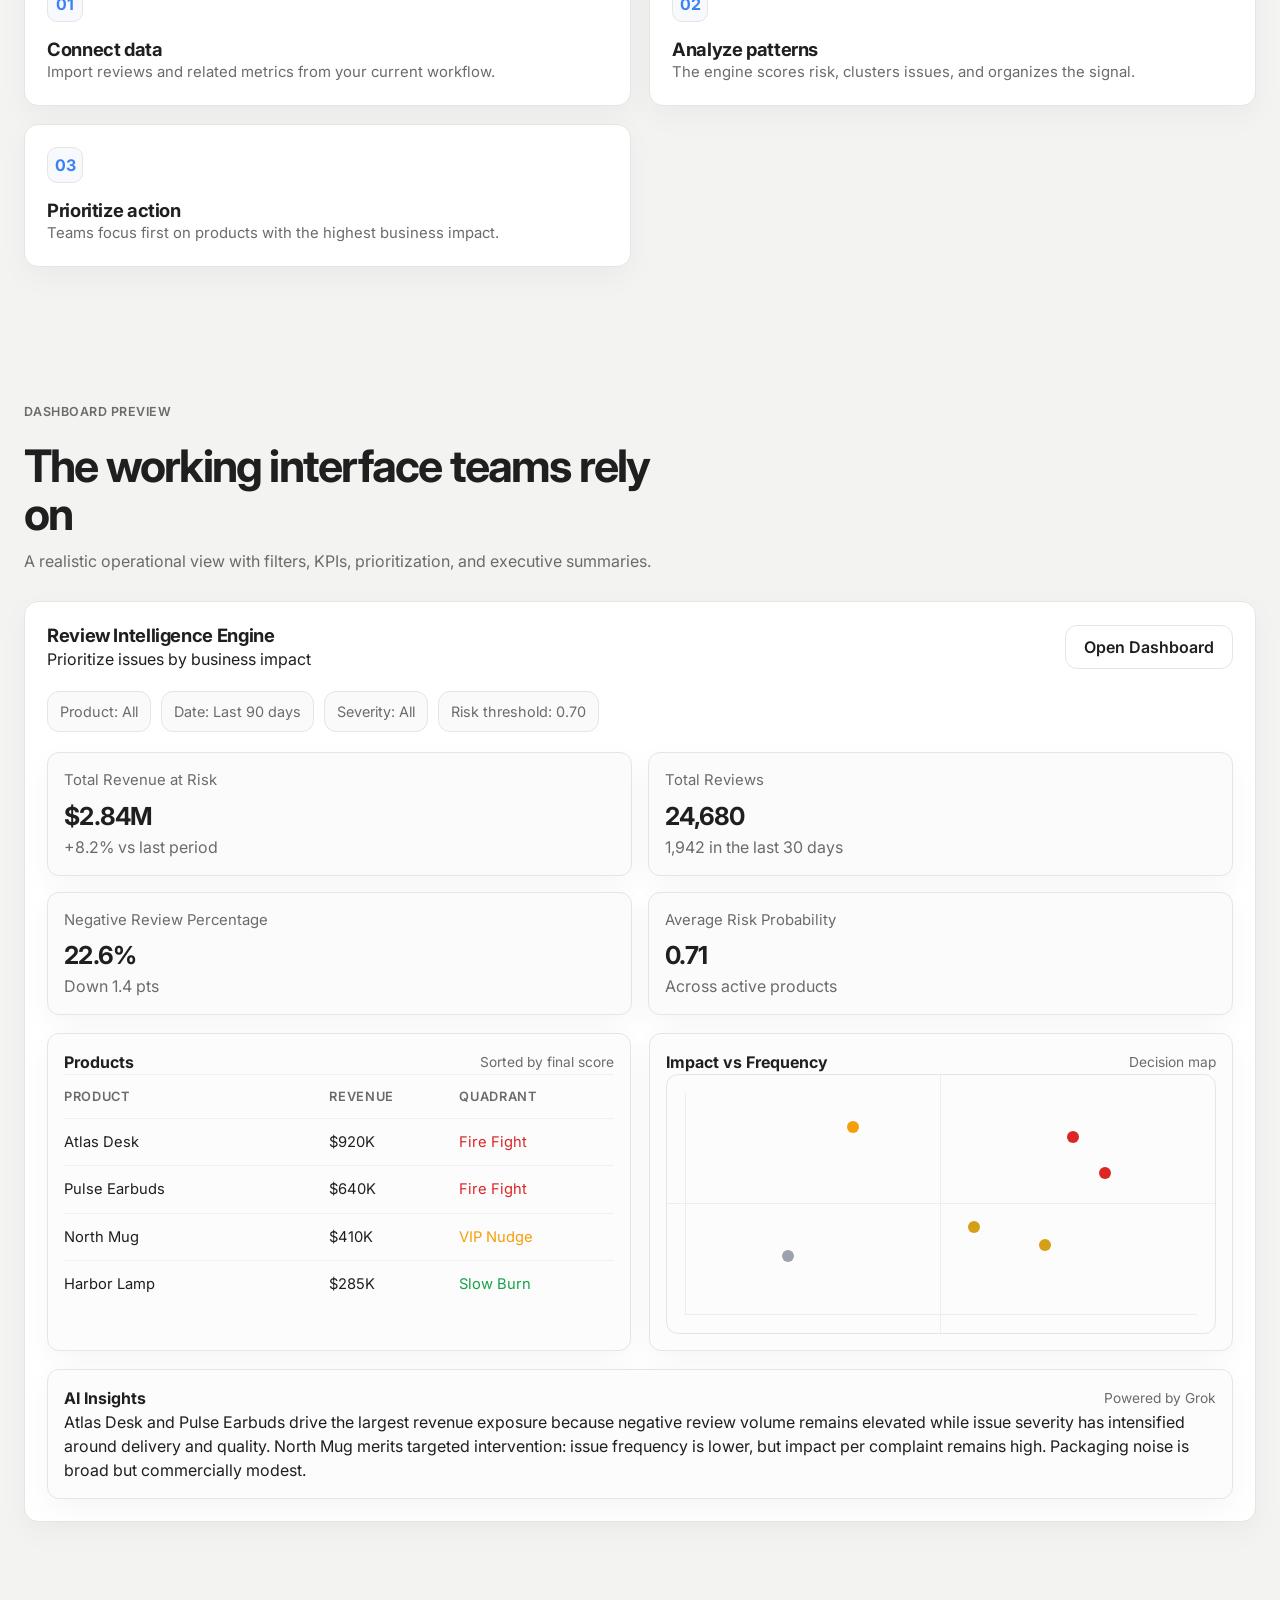
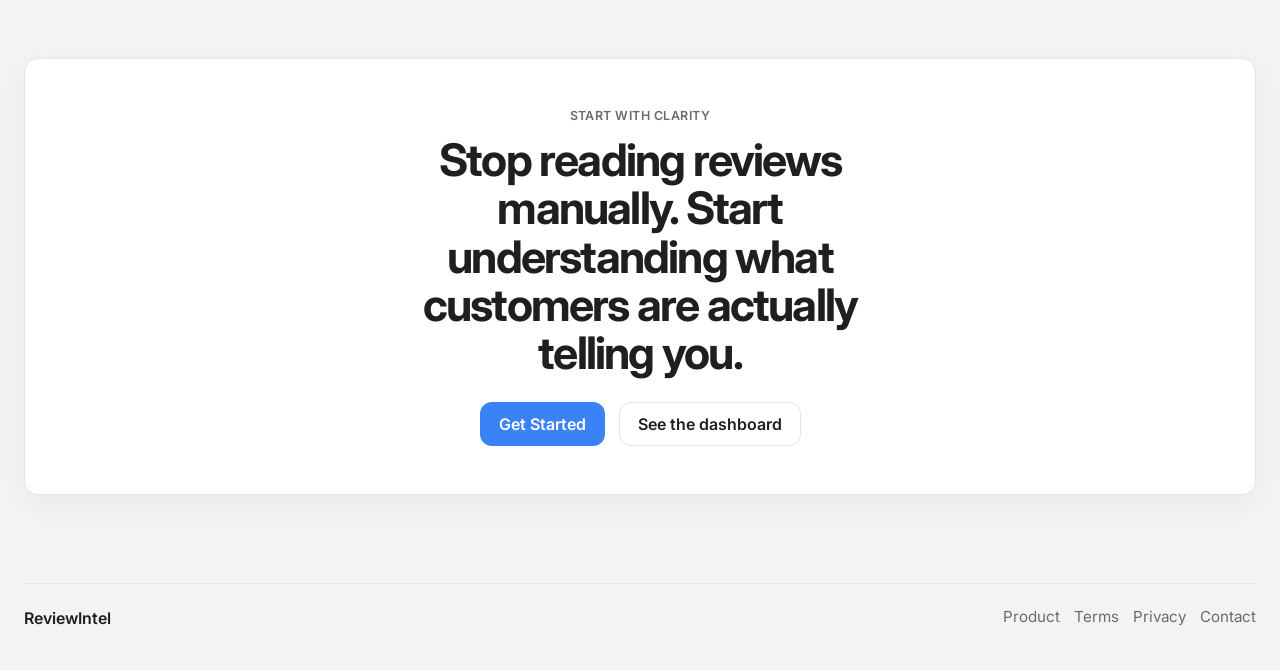
==== commit 041befe3: "demo 1" ====
--- a/web/index.html
+++ b/web/index.html
@@ -14,17 +14,14 @@
   <div class="site-shell">
     <header class="topbar">
       <div class="container nav-row">
-        <a class="brand" href="#top">ReviewIntel</a>
+        <a class="brand" href="index.html">ReviewIntel</a>
         <button class="nav-toggle" type="button" aria-expanded="false" aria-controls="nav-menu">Menu</button>
         <nav class="nav-menu" id="nav-menu" aria-label="Primary">
-          <a href="#dashboard-section">Product</a>
-          <a href="#solutions">Solutions</a>
-          <a href="#resources">Resources</a>
-          <a href="#pricing">Pricing</a>
+          <a href="index.html">Home</a>
+          <a href="dashboard.html">Dashboard</a>
         </nav>
         <div class="nav-actions">
-          <a class="text-link" href="#dashboard-section">Sign in</a>
-          <a class="button button-primary" href="#final-cta">Get Started</a>
+          <a class="button button-primary" href="dashboard.html">Go to Dashboard</a>
         </div>
       </div>
     </header>
@@ -37,7 +34,7 @@
             <h1>Turn customer reviews into decision ready intelligence</h1>
             <p class="hero-text">ReviewIntel analyzes customer feedback, clusters patterns, highlights risk, and helps teams prioritize issues by business impact.</p>
             <div class="hero-actions">
-              <a class="button button-primary" href="#dashboard-section">Get Started</a>
+              <a class="button button-primary" href="dashboard.html">Get Started</a>
               <a class="button button-secondary" href="#dashboard-preview">View Demo</a>
             </div>
             <div class="hero-meta">
@@ -163,7 +160,7 @@
                 <h3>Review Intelligence Engine</h3>
                 <p>Prioritize issues by business impact</p>
               </div>
-              <button class="button button-secondary" type="button" data-scroll-target="#dashboard-section">Open Dashboard</button>
+              <a href="dashboard.html" class="button button-secondary">Open Dashboard</a>
             </div>
             <div class="dashboard-preview-filters">
               <span>Product: All</span>
@@ -210,221 +207,25 @@
         </div>
       </section>
 
-      <section class="section dashboard-section" id="dashboard-section">
-        <div class="container">
-          <div class="dashboard-head">
-            <div>
-              <p class="eyebrow">Product Dashboard</p>
-              <h2>Review Intelligence Engine</h2>
-              <p>Prioritize issues by business impact</p>
-            </div>
-            <div class="dashboard-head-actions">
-              <span id="last-updated">Last updated: Apr 10, 2026 10:12 IST</span>
-              <button class="button button-secondary" type="button" id="refresh-dashboard">Refresh</button>
-            </div>
-          </div>
-          <section class="card filter-card" aria-labelledby="filter-heading">
-            <div class="filter-card-head">
-              <h3 id="filter-heading">Filters</h3>
-              <button class="text-link debug-toggle" type="button" id="debug-toggle">Show Debug Panel</button>
-            </div>
-            <div class="filter-grid">
-              <label class="field field-wide">
-                <span>Product</span>
-                <select id="product-filter" multiple size="6"></select>
-                <small>Default state: All</small>
-              </label>
-              <label class="field">
-                <span>Start date</span>
-                <input id="date-start" type="date">
-              </label>
-              <label class="field">
-                <span>End date</span>
-                <input id="date-end" type="date">
-              </label>
-              <label class="field">
-                <span>Severity</span>
-                <select id="severity-filter">
-                  <option value="All">All</option>
-                  <option value="High">High</option>
-                  <option value="Medium">Medium</option>
-                  <option value="Low">Low</option>
-                </select>
-              </label>
-              <label class="field field-slider">
-                <span>Risk threshold <strong id="threshold-value">0.70</strong></span>
-                <input id="risk-threshold" type="range" min="0" max="1" step="0.01" value="0.7">
-              </label>
-              <div class="filter-actions">
-                <button class="button button-primary" type="button" id="apply-filters">Apply filters</button>
-                <button class="button button-secondary" type="button" id="reset-filters">Reset filters</button>
-              </div>
-            </div>
-          </section>
-
-          <section class="kpi-grid" id="kpi-grid" aria-label="KPI cards"></section>
-
-          <section class="main-grid">
-            <article class="card table-panel">
-              <div class="panel-head">
-                <div>
-                  <h3>Product Prioritization</h3>
-                  <p>Sorted view of products by issue exposure and business impact.</p>
-                </div>
-                <label class="search-field">
-                  <span class="sr-only">Search products</span>
-                  <input id="table-search" type="search" placeholder="Search products">
-                </label>
-              </div>
-              <div class="table-wrap">
-                <table>
-                  <thead>
-                    <tr>
-                      <th><button class="sort-button" data-sort="name">Product Name</button></th>
-                      <th><button class="sort-button" data-sort="score">Final Score</button></th>
-                      <th><button class="sort-button" data-sort="revenue">Revenue at Risk</button></th>
-                      <th><button class="sort-button" data-sort="probability">Average Risk Probability</button></th>
-                      <th><button class="sort-button" data-sort="negative">Negative Review Percentage</button></th>
-                      <th><button class="sort-button" data-sort="quadrant">Quadrant</button></th>
-                      <th><button class="sort-button" data-sort="trend">Trend Indicator</button></th>
-                    </tr>
-                  </thead>
-                  <tbody id="product-table-body"></tbody>
-                </table>
-              </div>
-              <div class="empty-state hidden" id="table-empty">No products match the current filters.</div>
-            </article>
-
-            <article class="card chart-panel">
-              <div class="panel-head">
-                <div>
-                  <h3>Impact vs Frequency</h3>
-                  <p>Frequency / Volume on X-axis and Impact Score on Y-axis.</p>
-                </div>
-              </div>
-              <div id="quadrant-chart" class="chart-surface"></div>
-            </article>
-          </section>
-
-          <section class="chart-grid">
-            <article class="card chart-panel">
-              <div class="panel-head">
-                <div>
-                  <h3>Revenue at Risk</h3>
-                  <p>Products ranked by revenue exposure.</p>
-                </div>
-              </div>
-              <div id="revenue-chart" class="chart-surface compact"></div>
-            </article>
-
-            <article class="card chart-panel">
-              <div class="panel-head">
-                <div>
-                  <h3>Rating vs Risk</h3>
-                  <p>Average rating against risk probability.</p>
-                </div>
-              </div>
-              <div id="rating-risk-chart" class="chart-surface compact"></div>
-            </article>
-          </section>
-
-          <section class="chart-grid lower-chart-grid">
-            <article class="card chart-panel">
-              <div class="panel-head">
-                <div>
-                  <h3>Top Issues Breakdown</h3>
-                  <p>Issue volume split across delivery, quality, packaging, and support.</p>
-                </div>
-              </div>
-              <div id="issues-chart" class="chart-surface compact"></div>
-            </article>
-
-            <article class="card chart-panel">
-              <div class="panel-head">
-                <div>
-                  <h3>High Risk Share</h3>
-                  <p>Risk category distribution across current products.</p>
-                </div>
-              </div>
-              <div id="risk-share-chart" class="chart-surface compact"></div>
-            </article>
-          </section>
-
-          <section class="card insights-panel">
-            <div class="panel-head">
-              <div>
-                <div class="panel-title-row">
-                  <h3>AI Insights</h3>
-                  <span class="powered-label">Powered by Grok</span>
-                </div>
-                <p>Generated executive summary based on current filters.</p>
-              </div>
-              <div class="insight-actions">
-                <button class="button button-primary" type="button" id="generate-insights">Generate Insights</button>
-                <button class="button button-secondary" type="button" id="refresh-insights">Refresh Insights</button>
-                <button class="button button-secondary" type="button" id="copy-insights">Copy</button>
-              </div>
-            </div>
-            <div class="insight-body">
-              <div class="insight-loading hidden" id="insight-loading">Generating summary...</div>
-              <div class="insight-error hidden" id="insight-error">Unable to generate insights for the current filter set.</div>
-              <article class="insight-copy" id="insight-copy"></article>
-            </div>
-          </section>
-
-          <section class="card debug-panel hidden" id="debug-panel">
-            <div class="panel-head">
-              <div>
-                <h3>Developer Debug Panel</h3>
-                <p>Pipeline inspection output for local verification.</p>
-              </div>
-            </div>
-            <div class="debug-grid">
-              <article>
-                <h4>Feature shape</h4>
-                <pre id="debug-feature-shape"></pre>
-              </article>
-              <article>
-                <h4>Risk prediction sample</h4>
-                <pre id="debug-risk-sample"></pre>
-              </article>
-              <article>
-                <h4>Aggregated data snapshot</h4>
-                <pre id="debug-data-snapshot"></pre>
-              </article>
-              <article>
-                <h4>LLM input preview</h4>
-                <pre id="debug-llm-input"></pre>
-              </article>
-              <article class="debug-span">
-                <h4>Raw LLM output</h4>
-                <pre id="debug-llm-output"></pre>
-              </article>
-            </div>
-          </section>
-        </div>
-      </section>
-
       <section class="section final-cta" id="final-cta">
         <div class="container">
           <div class="card final-cta-card">
             <p class="eyebrow">Start With Clarity</p>
             <h2>Stop reading reviews manually. Start understanding what customers are actually telling you.</h2>
             <div class="hero-actions">
-              <a class="button button-primary" href="#dashboard-section">Get Started</a>
-              <a class="button button-secondary" href="#dashboard-section">See the dashboard</a>
+              <a class="button button-primary" href="dashboard.html">Get Started</a>
+              <a class="button button-secondary" href="dashboard.html">See the dashboard</a>
             </div>
           </div>
         </div>
       </section>
     </main>
 
-    <footer class="footer" id="pricing">
+    <footer class="footer">
       <div class="container footer-row">
         <p>ReviewIntel</p>
         <nav aria-label="Footer">
-          <a href="#dashboard-section">Product</a>
-          <a href="#pricing">Pricing</a>
+          <a href="#top">Product</a>
           <a href="#top">Terms</a>
           <a href="#top">Privacy</a>
           <a href="#top">Contact</a>
--- a/web/styles.css
+++ b/web/styles.css
@@ -570,7 +570,7 @@
 
 .filter-grid {
   display: grid;
-  grid-template-columns: 1.25fr repeat(3, minmax(0, 0.7fr)) minmax(240px, 1fr) auto;
+  grid-template-columns: 1.2fr 1.2fr 0.8fr 1fr auto;
   gap: 16px;
   align-items: end;
   margin-top: 18px;
@@ -621,8 +621,110 @@
   gap: 10px;
 }
 
+/* Product Filter Checkboxes */
+.product-filter-container {
+  display: flex;
+  flex-direction: column;
+  gap: 10px;
+}
+
+.product-filter-container .button-small {
+  align-self: flex-start;
+  padding: 8px 14px;
+  font-size: 0.9rem;
+  min-height: auto;
+}
+
+.product-checkboxes {
+  display: flex;
+  flex-direction: column;
+  gap: 10px;
+  max-height: 200px;
+  overflow-y: auto;
+  padding: 8px;
+  border: 1px solid var(--border);
+  border-radius: 12px;
+  background: #fff;
+}
+
+.product-checkbox {
+  display: flex;
+  align-items: center;
+  gap: 8px;
+  cursor: pointer;
+  font-size: 0.95rem;
+  padding: 6px 4px;
+}
+
+.product-checkbox input[type="checkbox"] {
+  cursor: pointer;
+  min-width: 18px;
+  min-height: 18px;
+}
+
+.product-checkbox span {
+  flex: 1;
+}
+
+/* Date Row - Two columns on one line */
+.date-row {
+  display: grid;
+  grid-template-columns: 1fr 1fr;
+  gap: 12px;
+}
+
+.date-field {
+  display: flex;
+  flex-direction: column;
+  gap: 8px;
+}
+
+.date-field label {
+  display: flex;
+  flex-direction: column;
+  gap: 8px;
+}
+
+.date-field label span {
+  font-size: 0.92rem;
+  font-weight: 600;
+}
+
+.date-field input {
+  min-height: 44px;
+  border: 1px solid var(--border);
+  background: #fff;
+  border-radius: 12px;
+  padding: 0 14px;
+  color: var(--text);
+  outline: none;
+  transition: border-color 140ms ease, box-shadow 140ms ease;
+}
+
+.date-field input:focus {
+  border-color: rgba(59, 130, 246, 0.7);
+  box-shadow: 0 0 0 3px rgba(59, 130, 246, 0.12);
+}
+
+.button-small {
+  padding: 10px 16px;
+  background: var(--accent);
+  color: white;
+  border: none;
+  border-radius: 8px;
+  font-size: 0.9rem;
+  font-weight: 500;
+  transition: background 140ms ease;
+}
+
+.button-small:hover {
+  background: #2563EB;
+}
+
 .kpi-grid {
+  display: grid;
   grid-template-columns: repeat(5, minmax(0, 1fr));
+  gap: 16px;
   margin: 20px 0;
 }
 
@@ -852,7 +954,363 @@
   transition: opacity 180ms ease;
 }
 
+/* DATA SOURCE CONFIGURATION */
+.data-source-card {
+  margin-bottom: 20px;
+}
+
+.data-source-grid {
+  display: grid;
+  grid-template-columns: repeat(3, minmax(0, 1fr));
+  gap: 18px;
+  margin-top: 20px;
+}
+
+.data-source-option {
+  border: 1px solid var(--border);
+  border-radius: var(--radius-sm);
+  padding: 18px;
+  background: #fbfbfb;
+  display: grid;
+  gap: 10px;
+}
+
+.data-source-option h4 {
+  font-size: 0.95rem;
+  margin: 0;
+}
+
+.data-source-option p {
+  color: var(--text-secondary);
+  font-size: 0.88rem;
+  margin: 0;
+}
+
+.api-input-group,
+.file-upload-group {
+  display: flex;
+  gap: 10px;
+  margin-top: 10px;
+  max-width: 100%;
+  flex-wrap: wrap;
+}
+
+.api-input-group input {
+  flex: 1;
+  min-width: 180px;
+  min-height: 40px;
+  max-width: 100%;
+  border: 1px solid var(--border);
+  background: #fff;
+  border-radius: 10px;
+  padding: 0 12px;
+  font-size: 0.9rem;
+  overflow: hidden;
+  text-overflow: ellipsis;
+}
+
+.file-upload-group input {
+  flex: 1;
+  min-width: 180px;
+  max-width: 100%;
+}
+
+.file-name-display {
+  color: var(--text-secondary);
+  font-size: 0.85rem;
+  padding: 8px 0;
+  word-break: break-all;
+}
+
+/* FILTER BAR IMPROVEMENTS */
+.filter-grid {
+  grid-template-columns: 1fr 1fr 1fr 1fr auto;
+  gap: 12px;
+}
+
+.filter-card-head h3 {
+  margin-bottom: 0;
+}
+
+/* ML INSIGHTS TABLE */
+.ml-insights-card {
+  margin: 20px 0;
+}
+
+.ml-insights-card .table-wrap {
+  max-height: 400px;
+}
+
+/* CHART PANEL ENHANCEMENTS */
+.chart-panel-full {
+  margin: 20px 0;
+}
+
+/* PRODUCT CARDS SECTION */
+.product-cards-section {
+  margin: 20px 0;
+}
+
+.section-head {
+  margin-bottom: 16px;
+}
+
+.section-head h3 {
+  margin-bottom: 4px;
+}
+
+.section-head p {
+  color: var(--text-secondary);
+  font-size: 0.93rem;
+  margin: 0;
+}
+
+.product-cards-controls {
+  display: flex;
+  gap: 12px;
+  align-items: flex-end;
+  margin-bottom: 20px;
+  padding: 16px;
+  background: #fbfbfb;
+  border: 1px solid var(--border);
+  border-radius: var(--radius-sm);
+}
+
+.product-cards-controls .field {
+  flex: 0 1 220px;
+  gap: 6px;
+}
+
+.product-cards-controls .field span {
+  font-size: 0.88rem;
+}
+
+.product-cards-controls .field select {
+  min-height: 40px;
+  font-size: 0.92rem;
+}
+
+.product-cards-grid {
+  display: grid;
+  grid-template-columns: repeat(5, minmax(0, 1fr));
+  gap: 16px;
+}
+
+.product-card {
+  border: 1px solid var(--border);
+  border-radius: var(--radius);
+  padding: 16px;
+  background: var(--card);
+  display: grid;
+  gap: 10px;
+}
+
+.product-card h4 {
+  font-size: 0.95rem;
+  margin: 0;
+  line-height: 1.3;
+}
+
+.product-card .metric {
+  display: flex;
+  justify-content: space-between;
+  align-items: center;
+  font-size: 0.85rem;
+  padding: 6px 0;
+}
+
+.product-card .metric-label {
+  color: var(--text-secondary);
+}
+
+.product-card .metric-value {
+  font-weight: 600;
+  color: var(--text);
+}
+
+.product-card .insight-text {
+  font-size: 0.85rem;
+  color: var(--text-secondary);
+  line-height: 1.4;
+  padding: 8px 0;
+  border-top: 1px solid var(--border);
+  margin-top: 8px;
+  padding-top: 8px;
+}
+
+.product-card.priority-high {
+  border-left: 4px solid var(--red);
+}
+
+.product-card.priority-medium {
+  border-left: 4px solid var(--amber);
+}
+
+.product-card.priority-low {
+  border-left: 4px solid var(--green);
+}
+
+/* PRODUCT INSIGHT DISPLAY */
+.product-insight-display {
+  border: 1px solid var(--border);
+  border-radius: var(--radius);
+  padding: 20px;
+  background: var(--card);
+  margin-top: 16px;
+}
+
+.product-insight-loading,
+.product-insight-error {
+  padding: 16px;
+  border-radius: var(--radius-sm);
+  text-align: center;
+  font-size: 0.95rem;
+}
+
+.product-insight-loading {
+  background: #E3F2FD;
+  color: #0D47A1;
+}
+
+.product-insight-error {
+  background: #FFEBEE;
+  color: #C62828;
+}
+
+.product-insight-text {
+  padding: 16px 0;
+}
+
+.insight-detail h4 {
+  margin: 0 0 12px 0;
+  font-size: 1.1rem;
+  color: var(--text);
+}
+
+.insight-section {
+  margin-bottom: 16px;
+  padding-bottom: 12px;
+  border-bottom: 1px solid var(--border);
+}
+
+.insight-section:last-of-type {
+  border-bottom: none;
+}
+
+.insight-section strong {
+  display: block;
+  font-size: 0.9rem;
+  color: var(--text-secondary);
+  margin-bottom: 6px;
+  text-transform: uppercase;
+  letter-spacing: 0.5px;
+}
+
+.insight-section p {
+  margin: 0;
+  font-size: 0.95rem;
+  line-height: 1.6;
+  color: var(--text);
+}
+
+.insight-source {
+  margin-top: 12px;
+  padding-top: 12px;
+  border-top: 1px solid var(--border);
+  color: var(--text-muted);
+  font-size: 0.85rem;
+}
+
+/* FIELD INLINE FOR PRODUCT SELECTOR */
+.field-inline {
+  display: flex;
+  align-items: flex-end;
+  gap: 8px;
+  flex: 0 1 280px;
+}
+
+.field-inline span {
+  white-space: nowrap;
+  font-size: 0.88rem;
+}
+
+.field-inline select {
+  flex: 1;
+  min-height: 40px;
+  font-size: 0.92rem;
+}
+
 @media (max-width: 1180px) {
+  .data-source-grid {
+    grid-template-columns: repeat(2, minmax(0, 1fr));
+  }
+
+  .product-cards-grid {
+    grid-template-columns: repeat(3, minmax(0, 1fr));
+  }
+
+  .filter-grid {
+    grid-template-columns: repeat(2, minmax(0, 1fr));
+  }
+}
+
+@media (max-width: 860px) {
+  .data-source-grid {
+    grid-template-columns: 1fr;
+  }
+
+  .product-cards-controls {
+    flex-direction: column;
+    align-items: stretch;
+  }
+
+  .product-cards-controls .field {
+    flex: 1;
+  }
+
+  .product-cards-controls .field select,
+  .product-cards-controls .button {
+    width: 100%;
+  }
+
+  .product-cards-grid {
+    grid-template-columns: repeat(2, minmax(0, 1fr));
+  }
+
+  .filter-grid {
+    grid-template-columns: 1fr;
+  }
+
+  .filter-grid .field-wide,
+  .filter-grid .field-slider,
+  .filter-actions {
+    grid-column: 1 / -1;
+  }
+}
+
+@media (max-width: 620px) {
+  .data-source-grid {
+    grid-template-columns: 1fr;
+  }
+
+  .product-cards-grid {
+    grid-template-columns: 1fr;
+  }
+
+  .product-cards-controls {
+    flex-direction: column;
+  }
+
+  .product-cards-controls .field {
+    flex: 1;
+  }
+
+  .product-cards-controls .button {
+    width: 100%;
+  }
+}
+
+
   .hero-grid,
   .preview-main-grid,
   .main-grid,
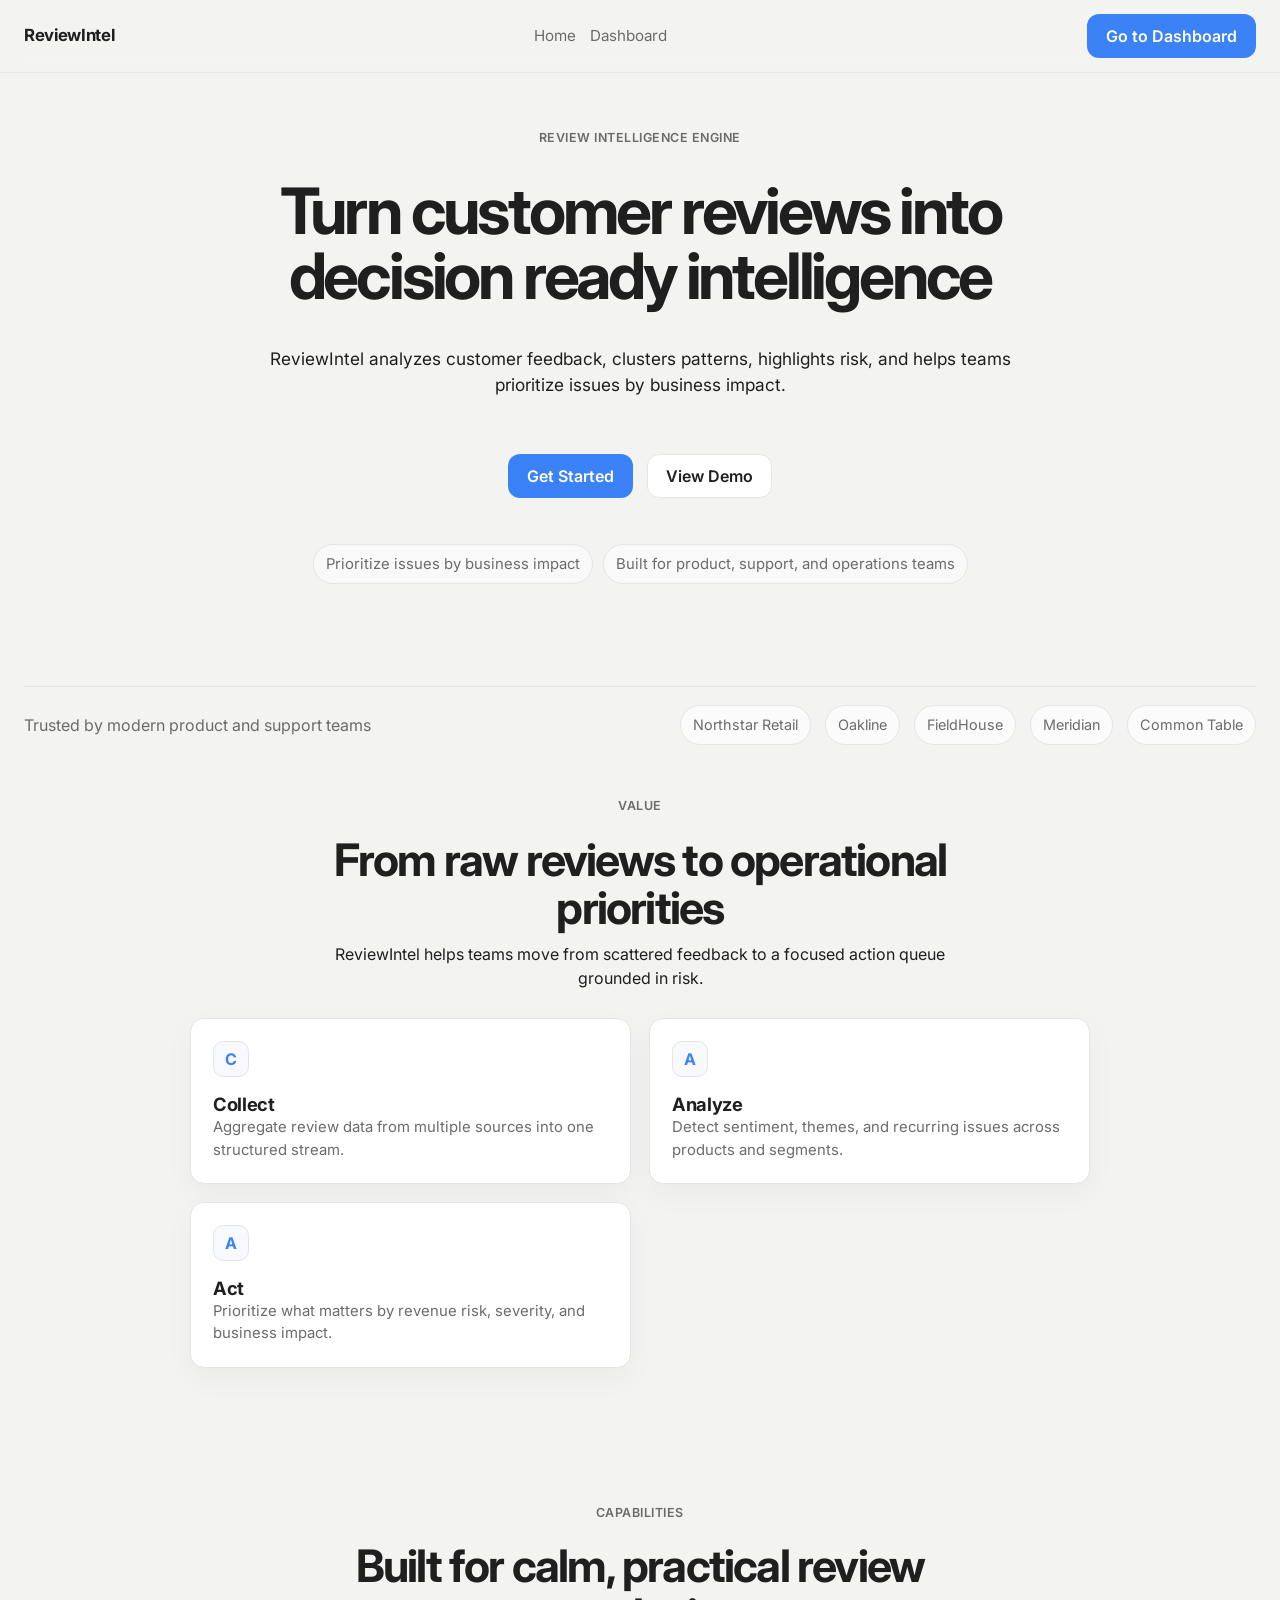
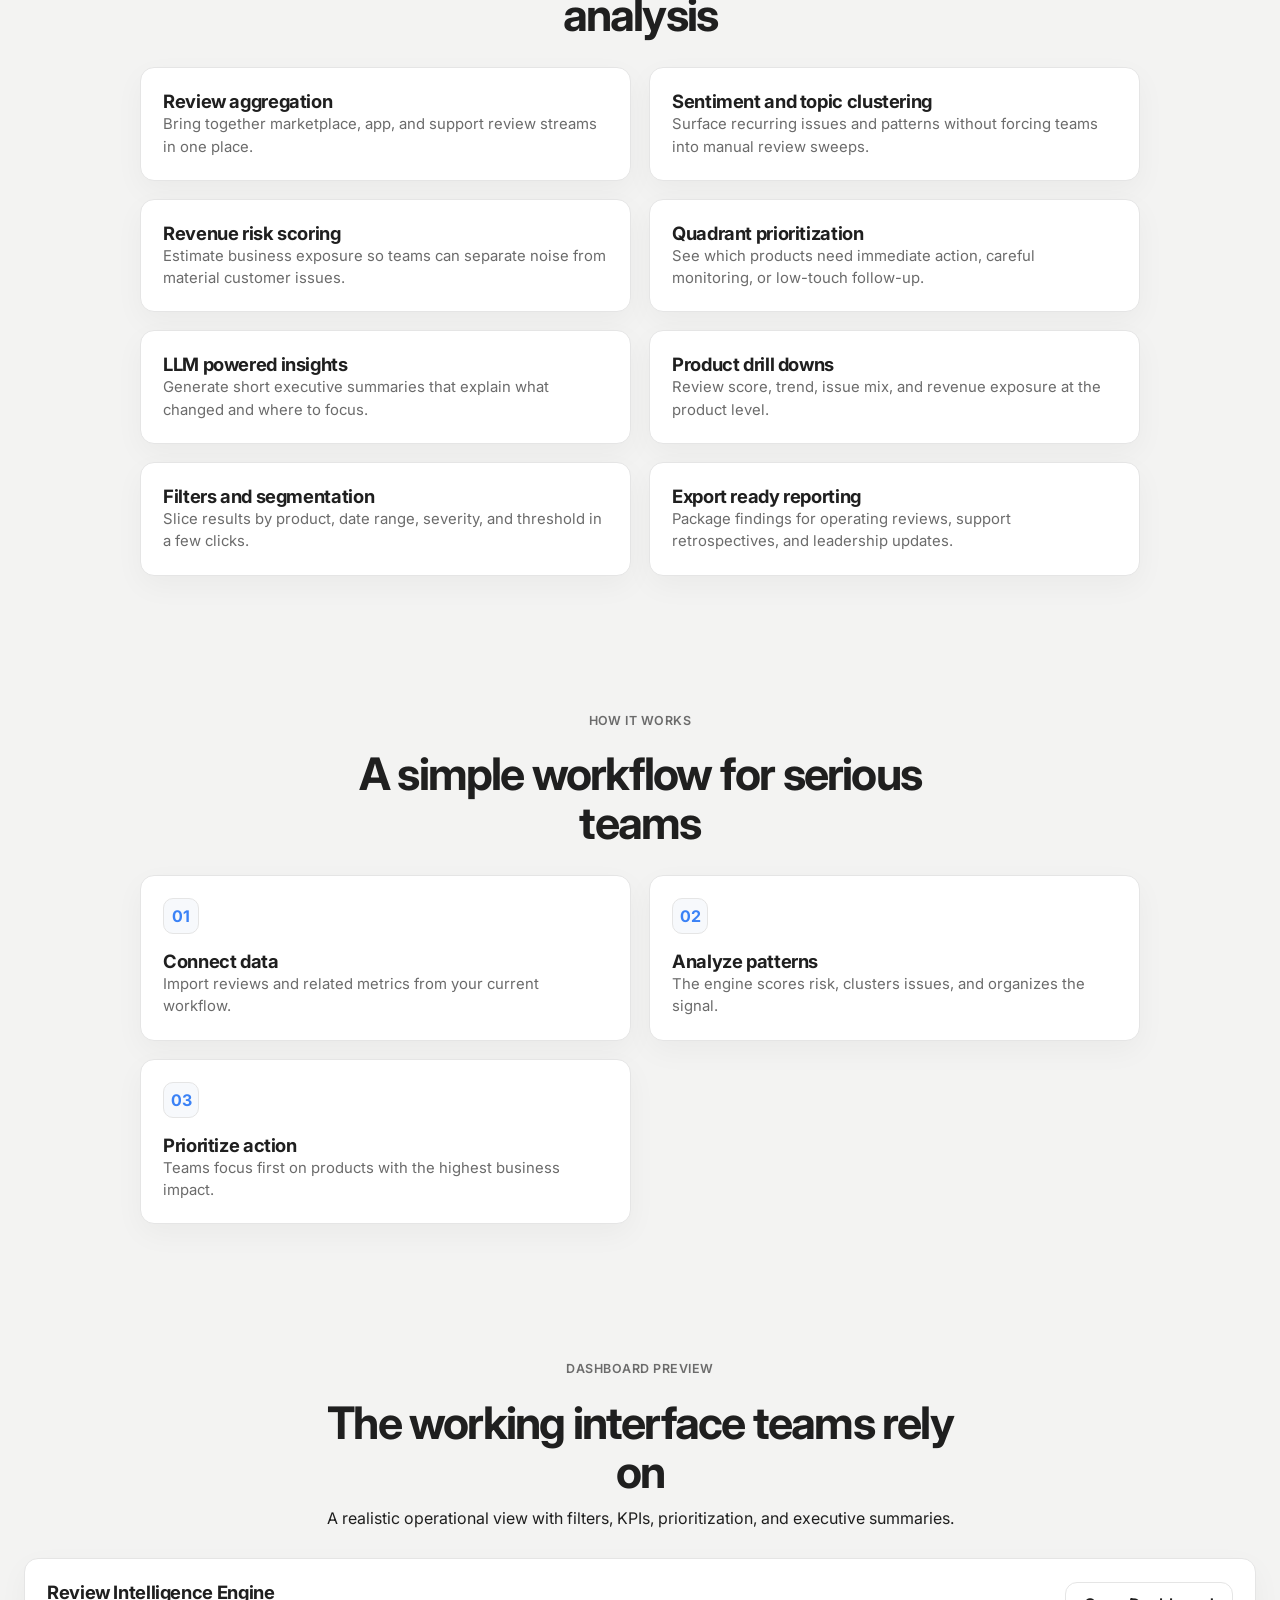
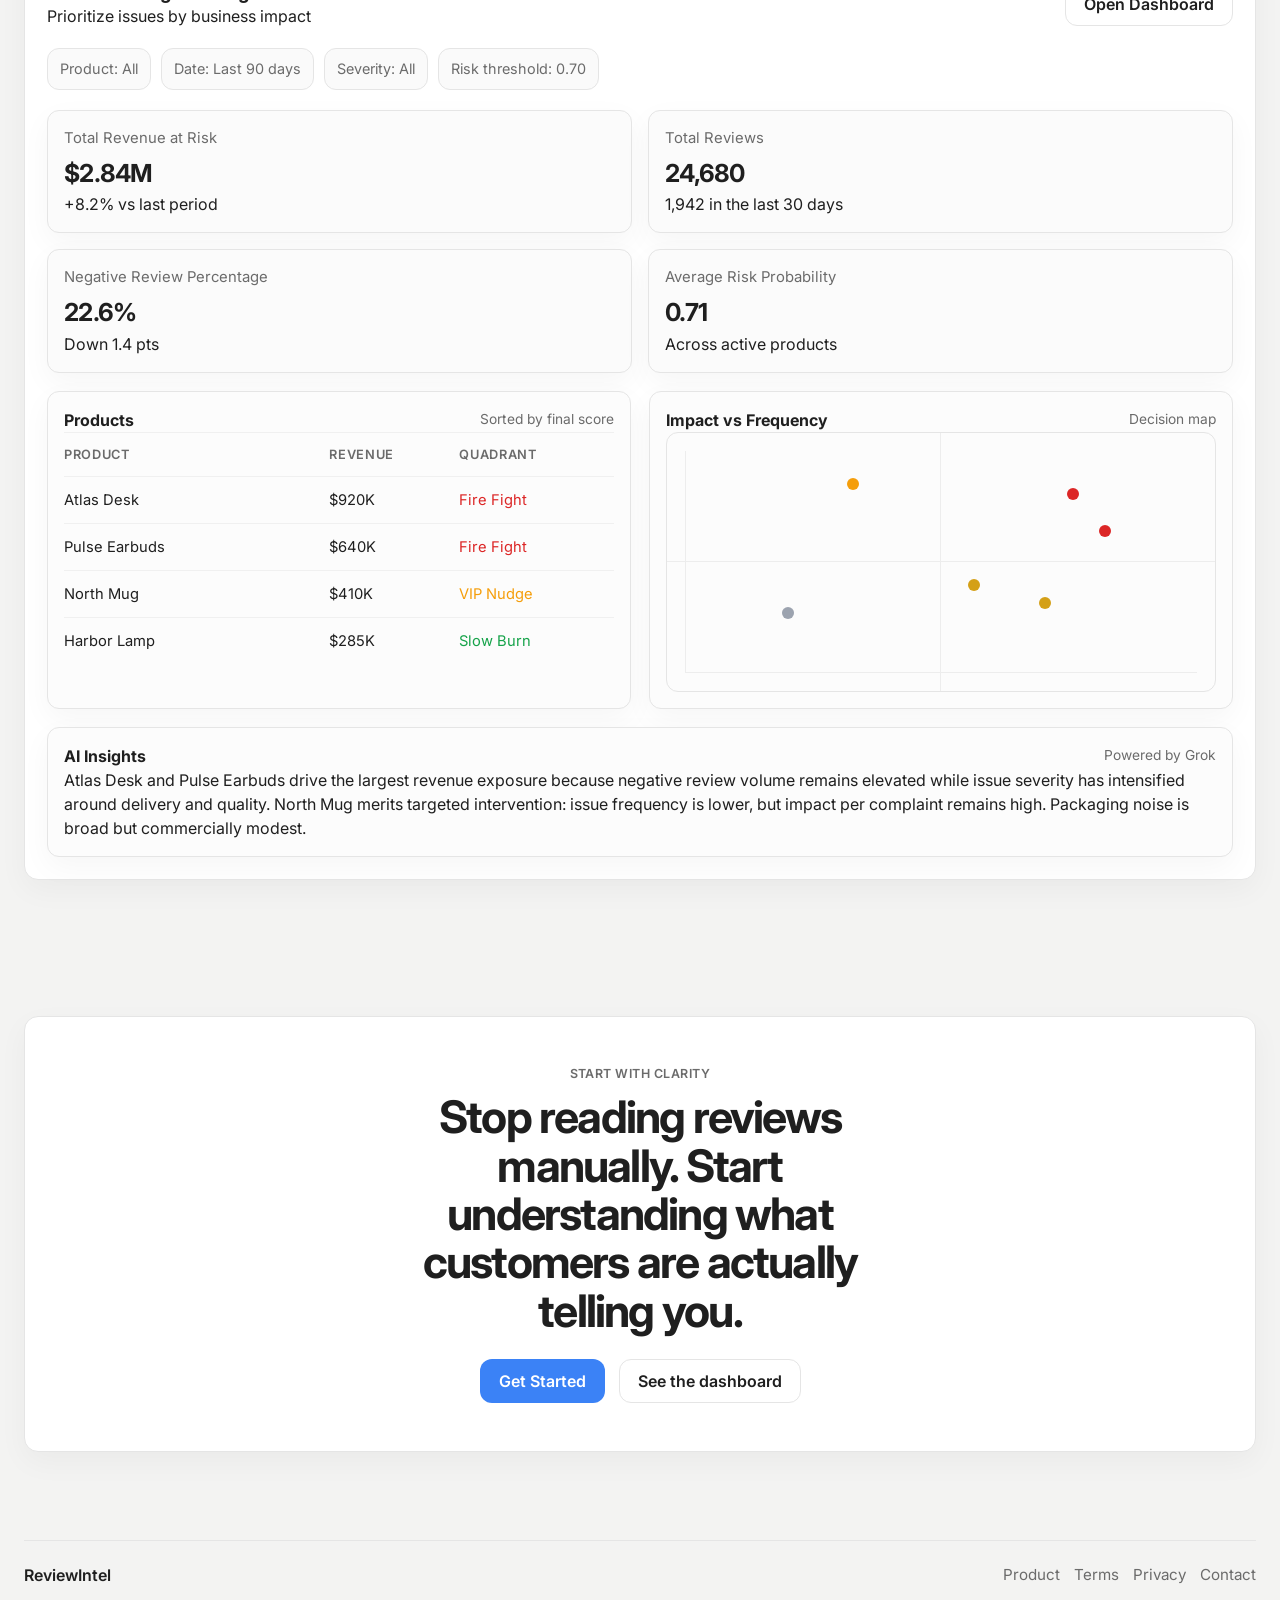
==== commit 7feb43b6: "Chief's Kiss 2.0" ====
--- a/web/index.html
+++ b/web/index.html
@@ -28,8 +28,8 @@
 
     <main id="top">
       <section class="hero">
-        <div class="container hero-grid">
-          <div class="hero-copy">
+        <div class="container">
+          <div class="hero-centered">
             <p class="eyebrow">Review Intelligence Engine</p>
             <h1>Turn customer reviews into decision ready intelligence</h1>
             <p class="hero-text">ReviewIntel analyzes customer feedback, clusters patterns, highlights risk, and helps teams prioritize issues by business impact.</p>
@@ -40,47 +40,6 @@
             <div class="hero-meta">
               <span>Prioritize issues by business impact</span>
               <span>Built for product, support, and operations teams</span>
-            </div>
-          </div>
-
-          <div class="hero-preview card">
-            <div class="preview-topline">
-              <div>
-                <p class="preview-label">Live product snapshot</p>
-                <h2>Review Intelligence Engine</h2>
-              </div>
-              <span class="preview-chip">Updated 8 min ago</span>
-            </div>
-            <div class="preview-filters">
-              <span>All Products</span>
-              <span>Last 90 days</span>
-              <span>Threshold 0.70</span>
-            </div>
-            <div class="preview-kpis">
-              <article><p>Revenue at risk</p><strong>$2.84M</strong></article>
-              <article><p>Negative reviews</p><strong>22.6%</strong></article>
-              <article><p>High risk products</p><strong>4</strong></article>
-            </div>
-            <div class="preview-grid">
-              <div class="preview-table">
-                <div class="preview-table-row preview-table-head"><span>Product</span><span>Score</span><span>Risk</span></div>
-                <div class="preview-table-row"><span>Atlas Desk</span><span>0.91</span><span class="risk-high">Fire Fight</span></div>
-                <div class="preview-table-row"><span>Pulse Earbuds</span><span>0.84</span><span class="risk-high">Fire Fight</span></div>
-                <div class="preview-table-row"><span>North Mug</span><span>0.73</span><span class="risk-medium">VIP Nudge</span></div>
-              </div>
-              <div class="preview-quadrant">
-                <div class="mini-axis mini-axis-x"></div>
-                <div class="mini-axis mini-axis-y"></div>
-                <span class="mini-point fire" style="left:68%;top:26%;"></span>
-                <span class="mini-point fire" style="left:75%;top:34%;"></span>
-                <span class="mini-point vip" style="left:38%;top:22%;"></span>
-                <span class="mini-point slow" style="left:70%;top:63%;"></span>
-                <span class="mini-point noise" style="left:28%;top:72%;"></span>
-              </div>
-            </div>
-            <div class="preview-insight">
-              <p class="preview-label">AI Insight</p>
-              <p>Revenue risk is concentrated in delivery delays and inconsistent quality for Atlas Desk and Pulse Earbuds. Packaging issues remain frequent but lower impact.</p>
             </div>
           </div>
         </div>
--- a/web/styles.css
+++ b/web/styles.css
@@ -170,6 +170,25 @@
   align-items: center;
 }
 
+.hero-centered {
+  display: flex;
+  flex-direction: column;
+  align-items: center;
+  text-align: center;
+  max-width: 800px;
+  margin: 0 auto;
+  gap: 20px;
+}
+
+.hero-centered .hero-actions {
+  justify-content: center;
+  margin-top: 8px;
+}
+
+.hero-centered .hero-meta {
+  justify-content: center;
+}
+
 .eyebrow {
   margin: 0 0 10px;
   color: var(--text-secondary);
@@ -191,7 +210,7 @@
   font-size: clamp(2.8rem, 5vw, 4.6rem);
   line-height: 1.02;
   letter-spacing: -0.05em;
-  max-width: 12ch;
+  max-width: 100%;
 }
 
 h2 {
@@ -206,26 +225,18 @@
   letter-spacing: -0.02em;
 }
 
-.hero-text,
-.section-heading p,
-.dashboard-head p,
-.panel-head p,
-.field small,
-.insight-copy,
-.preview-insight p,
-.preview-kpi-card span {
-  color: var(--text-secondary);
-}
-
 .hero-text {
-  max-width: 52ch;
+  max-width: 100%;
   font-size: 1.08rem;
   margin: 18px 0 28px;
 }
 
 .hero-meta {
   margin-top: 26px;
+  display: flex;
   flex-wrap: wrap;
+  gap: 10px;
+  justify-content: center;
   color: var(--text-secondary);
   font-size: 0.93rem;
 }
@@ -321,9 +332,15 @@
 .preview-kpis,
 .preview-card-grid,
 .kpi-grid,
+.debug-grid {
+  display: grid;
+  gap: 16px;
+}
+
 .chart-grid,
-.debug-grid {
-  display: grid;
+.lower-chart-grid {
+  display: grid;
+  grid-template-columns: repeat(2, minmax(0, 1fr));
   gap: 16px;
 }
 
@@ -496,7 +513,8 @@
   display: grid;
   gap: 10px;
   max-width: 680px;
-  margin-bottom: 28px;
+  margin: 0 auto 28px;
+  text-align: center;
 }
 
 .value-grid,
@@ -507,15 +525,21 @@
 }
 
 .value-grid {
-  grid-template-columns: repeat(3, minmax(0, 1fr));
+  grid-template-columns: repeat(auto-fit, minmax(280px, 1fr));
+  max-width: 900px;
+  margin: 0 auto;
 }
 
 .feature-grid {
-  grid-template-columns: repeat(4, minmax(0, 1fr));
+  grid-template-columns: repeat(auto-fit, minmax(240px, 1fr));
+  max-width: 1000px;
+  margin: 0 auto;
 }
 
 .steps-grid {
-  grid-template-columns: repeat(3, minmax(0, 1fr));
+  grid-template-columns: repeat(auto-fit, minmax(300px, 1fr));
+  max-width: 1000px;
+  margin: 0 auto;
 }
 
 .value-icon,
@@ -814,17 +838,22 @@
 
 .chart-surface {
   min-height: 400px;
+  height: 400px;
   position: relative;
+  display: flex;
+  align-items: center;
 }
 
 .chart-surface.compact {
   min-height: 320px;
+  height: 320px;
 }
 
 .chart-surface svg {
   width: 100%;
   height: 100%;
   display: block;
+  overflow: visible;
 }
 
 .chart-legend {
@@ -961,36 +990,37 @@
 
 .data-source-grid {
   display: grid;
-  grid-template-columns: repeat(3, minmax(0, 1fr));
-  gap: 18px;
-  margin-top: 20px;
+  grid-template-columns: repeat(2, minmax(0, 1fr));
+  gap: 12px;
+  margin-top: 12px;
 }
 
 .data-source-option {
   border: 1px solid var(--border);
   border-radius: var(--radius-sm);
-  padding: 18px;
+  padding: 12px;
   background: #fbfbfb;
   display: grid;
-  gap: 10px;
+  gap: 8px;
 }
 
 .data-source-option h4 {
-  font-size: 0.95rem;
+  font-size: 0.9rem;
   margin: 0;
 }
 
 .data-source-option p {
   color: var(--text-secondary);
-  font-size: 0.88rem;
+  font-size: 0.85rem;
   margin: 0;
+  line-height: 1.3;
 }
 
 .api-input-group,
 .file-upload-group {
   display: flex;
-  gap: 10px;
-  margin-top: 10px;
+  gap: 8px;
+  margin-top: 8px;
   max-width: 100%;
   flex-wrap: wrap;
 }
@@ -1035,10 +1065,21 @@
 /* ML INSIGHTS TABLE */
 .ml-insights-card {
   margin: 20px 0;
+  padding: 16px;
 }
 
 .ml-insights-card .table-wrap {
   max-height: 400px;
+  overflow-y: auto;
+}
+
+.ml-insights-card table {
+  font-size: 0.9rem;
+}
+
+.ml-insights-card th,
+.ml-insights-card td {
+  padding: 8px 12px;
 }
 
 /* CHART PANEL ENHANCEMENTS */
@@ -1069,8 +1110,8 @@
   display: flex;
   gap: 12px;
   align-items: flex-end;
-  margin-bottom: 20px;
-  padding: 16px;
+  margin-bottom: 12px;
+  padding: 12px;
   background: #fbfbfb;
   border: 1px solid var(--border);
   border-radius: var(--radius-sm);
@@ -1154,14 +1195,14 @@
 .product-insight-display {
   border: 1px solid var(--border);
   border-radius: var(--radius);
-  padding: 20px;
+  padding: 12px;
   background: var(--card);
   margin-top: 16px;
 }
 
 .product-insight-loading,
 .product-insight-error {
-  padding: 16px;
+  padding: 12px;
   border-radius: var(--radius-sm);
   text-align: center;
   font-size: 0.95rem;
@@ -1178,7 +1219,7 @@
 }
 
 .product-insight-text {
-  padding: 16px 0;
+  padding: 8px 0;
 }
 
 .insight-detail h4 {
